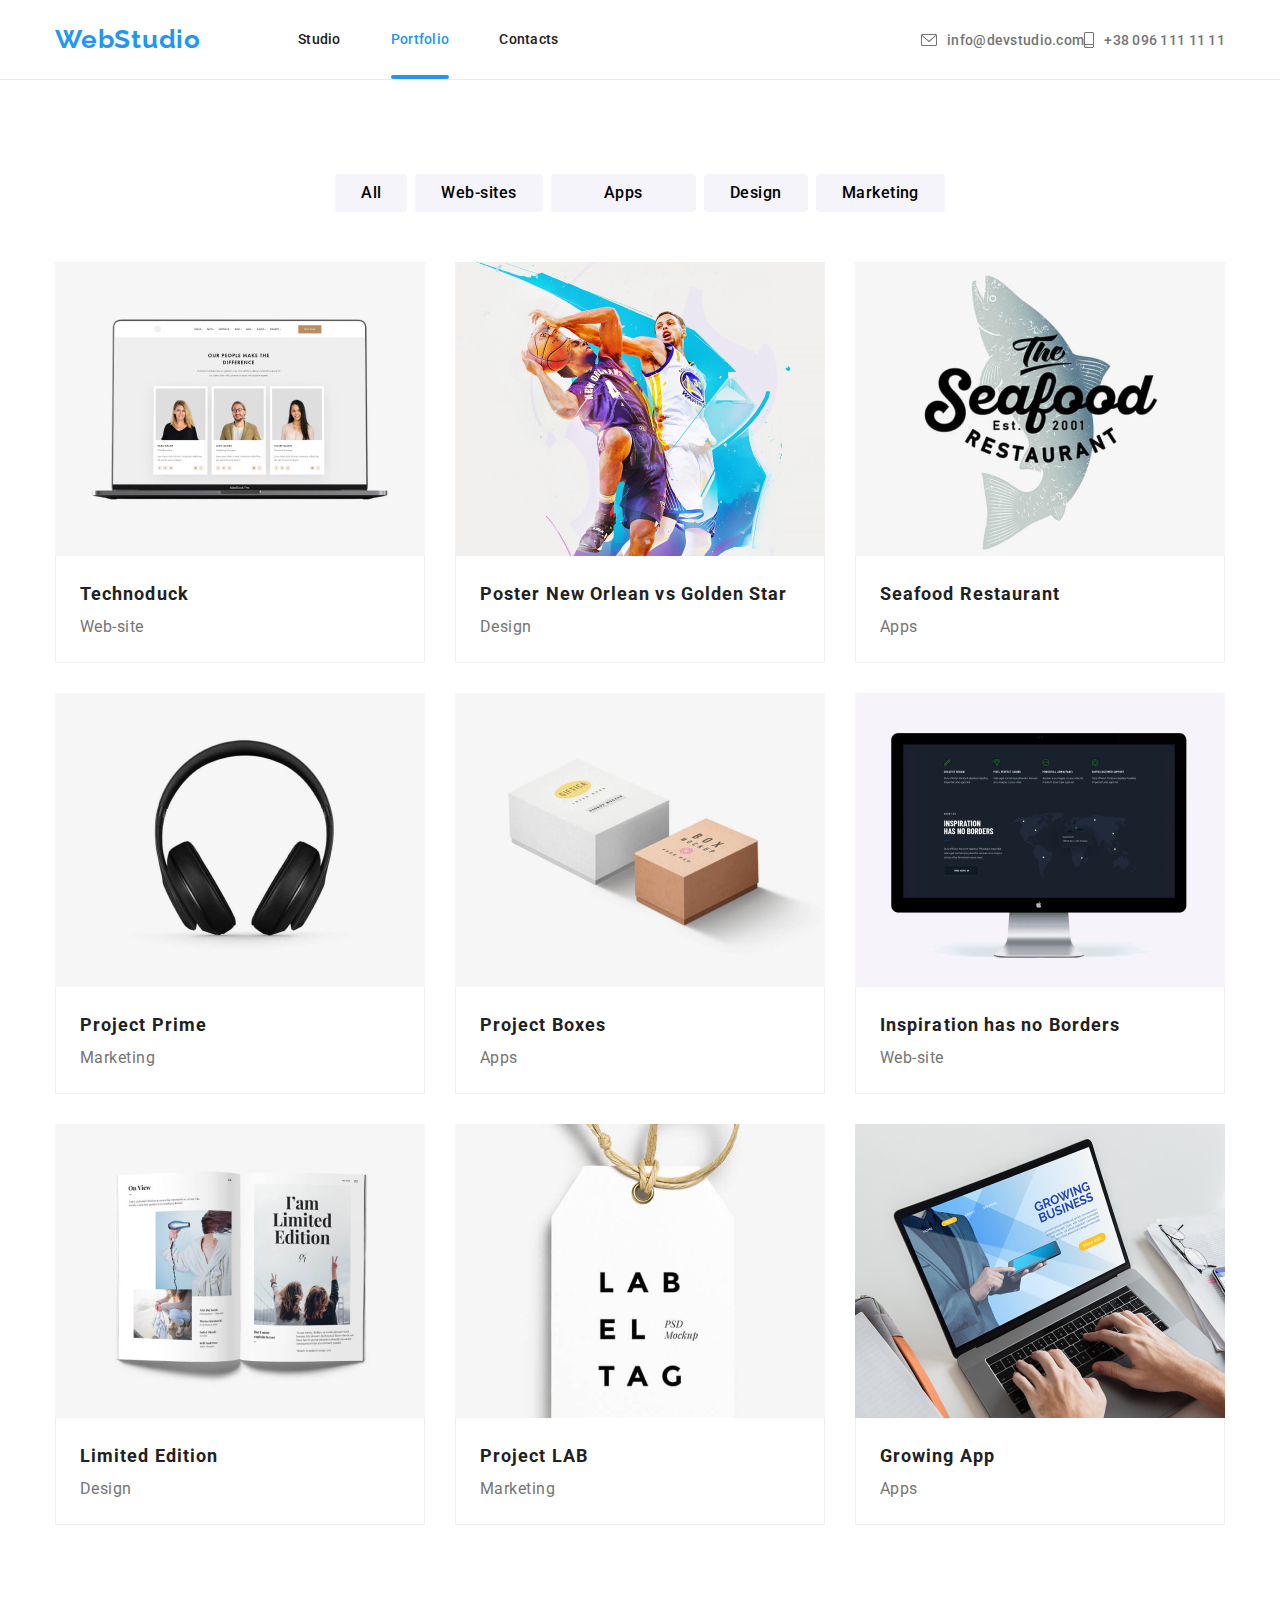
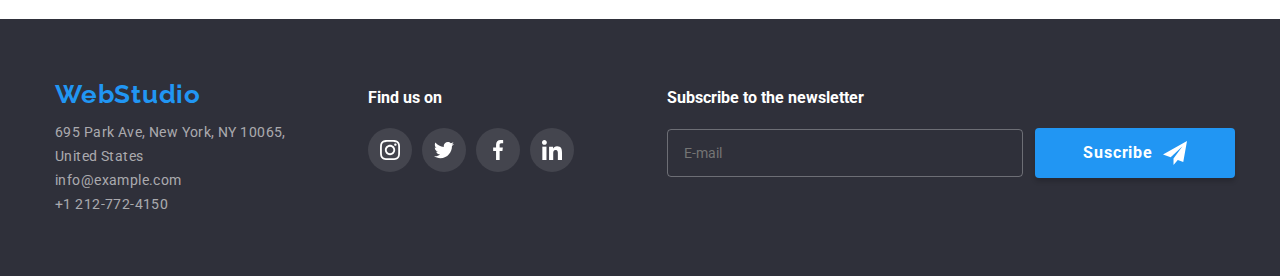
==== portfolio.html @ 1731ccc4 "First Try" ====
<!DOCTYPE html>
<html lang="en">
  <head>
    <meta charset="UTF-8" />
    <meta http-equiv="X-UA-Compatible" content="IE=edge" />
    <meta name="viewport" content="width=device-width, initial-scale=1.0" />
    <link
      rel="stylesheet"
      href="https://cdnjs.cloudflare.com/ajax/libs/modern-normalize/1.0.0/modern-normalize.min.css"
    />
    <link rel="preconnect" href="https://fonts.googleapis.com" />
    <link rel="preconnect" href="https://fonts.gstatic.com" crossorigin />
    <link
      href="https://fonts.googleapis.com/css2?family=Raleway:wght@700&family=Roboto:wght@400;500;700;900&display=swap"
      rel="stylesheet"
    />
    <link rel="stylesheet" href="css/main.min.css" />
    <title>Document</title>
  </head>
  <body>
    <header>
      <div class="container header">
        <nav class="header__nav">
          <a href="index.html" class="header__logo font-large">WebStudio</a>
          <ul class="header__links">
            <li class="header__content">
              <a href="index.html" class="header__link">Studio</a>
            </li>
            <li class="header__content">
              <a href="portfolio.html" class="header__link header__current-link"
                >Portfolio</a
              >
            </li>
            <li class="header__content">
              <a href="#" class="header__link">Contacts</a>
            </li>
          </ul>
        </nav>
        <ul class="header__our-contacts">
          <li class="header_info-contacts">
            <a
              href="mailto:info@devstudio.com"
              class="header__info-link header__link"
            >
              <svg class="header__right-icon" width="16" height="12">
                <use href="./images/icons.svg#envelope"></use>
              </svg>
              info@devstudio.com</a
            >
          </li>
          <li class="header_info-contacts">
            <a
              href="tel:+38 096 111 11 11"
              class="header__info-link header__link"
            >
              <svg class="header__right-icon" width="10" height="16">
                <use href="./images/icons.svg#smartphone"></use>
              </svg>
              +38 096 111 11 11</a
            >
          </li>
        </ul>
      </div>
    </header>
    <main>
      <section class="section">
        <div class="container">
          <ul class="search-buttons">
            <li class="serach-buttons__item">
              <button
                type="button"
                class="serach-buttons__active search-buttons__content"
              >
                All
              </button>
            </li>
            <li class="serach-buttons__item">
              <button type="button" class="search-buttons__content">
                Web-sites
              </button>
            </li>
            <li class="serach-buttons__item">
              <button
                type="button"
                class="search-buttons__content search-buttons__apps"
              >
                Apps
              </button>
            </li>
            <li class="serach-buttons__item">
              <button type="button" class="search-buttons__content">
                Design
              </button>
            </li>
            <li class="serach-buttons__item">
              <button type="button" class="search-buttons__content">
                Marketing
              </button>
            </li>
          </ul>

          <ul class="content">
            <li class="content__item">
              <a href="/" class="content__link">
                <div class="content__box">
                  <div class="content__hover">
                    <p class="content__description">
                      Technoduck is a state-of-the-art coronavirus distribution
                      platform. Companies use this platform for digital
                      espionage and attacks on competitors' secure servers.
                    </p>
                  </div>
                  <img
                    src="images/portfolio/img1.jpg"
                    alt="image Web-site"
                    width="370px"
                  />
                </div>
                <div class="content__details">
                  <h3 class="content__topic">Technoduck</h3>
                  <p class="content__type">Web-site</p>
                </div>
              </a>
            </li>
            <li class="content__item">
              <a href="/" class="content__link">
                <div class="content__box">
                  <div class="content__hover">
                    <p class="content__description">
                      Poster New Orlean vs Golden Star Poster New Orlean vs
                      Golden Star
                    </p>
                  </div>
                  <img
                    src="images/portfolio/basketball.jpg"
                    alt="image Poster"
                    width="370px"
                  />
                </div>

                <div class="content__details">
                  <h3 class="content__topic">
                    Poster New Orlean vs Golden Star
                  </h3>
                  <p class="content__type">Design</p>
                </div>
              </a>
            </li>
            <li class="content__item">
              <a href="/" class="content__link">
                <div class="content__box">
                  <div class="content__hover">
                    <p class="content__description">
                      Seafood Restaurant Seafood Restaurant Seafood Restaurant
                      Seafood Restaurant
                    </p>
                  </div>
                  <img
                    src="images/portfolio/seafood.jpg"
                    alt="image Seafood Restaurant "
                    width="370px"
                  />
                </div>

                <div class="content__details">
                  <h3 class="content__topic">Seafood Restaurant</h3>
                  <p class="content__type">Apps</p>
                </div>
              </a>
            </li>
            <li class="content__item">
              <a href="/" class="content__link">
                <div class="content__box">
                  <div class="content__hover">
                    <p class="content__description">
                      Project Prime Project Prime Project Prime Project Prime
                      Project Prime
                    </p>
                  </div>
                  <img
                    src="images/portfolio/prime.jpg"
                    alt="image Project Prime"
                    width="370px"
                  />
                </div>

                <div class="content__details">
                  <h3 class="content__topic">Project Prime</h3>
                  <p class="content__type">Marketing</p>
                </div>
              </a>
            </li>
            <li class="content__item">
              <a href="/" class="content__link">
                <div class="content__box">
                  <div class="content__hover">
                    <p class="content__description">
                      Project Boxes Project Boxes Project Boxes Project Boxes
                    </p>
                  </div>
                  <img
                    src="images/portfolio/boxes.jpg"
                    alt="image Project Boxes"
                    width="370px"
                  />
                </div>

                <div class="content__details">
                  <h3 class="content__topic">Project Boxes</h3>
                  <p class="content__type">Apps</p>
                </div>
              </a>
            </li>
            <li class="content__item">
              <a href="/" class="content__link">
                <div class="content__box">
                  <div class="content__hover">
                    <p class="content__description">
                      Inspiration has no Borders Inspiration has no Borders
                      Inspiration has no Borders
                    </p>
                  </div>
                  <img
                    src="images/portfolio/website.jpg"
                    alt="image Web-site"
                    width="370px"
                  />
                </div>

                <div class="content__details">
                  <h3 class="content__topic">Inspiration has no Borders</h3>
                  <p class="content__type">Web-site</p>
                </div>
              </a>
            </li>
            <li class="content__item">
              <a href="/" class="content__link">
                <div class="content__box">
                  <div class="content__hover">
                    <p class="content__description">
                      Limited Edition Limited Edition Limited Edition Limited
                      Edition
                    </p>
                  </div>
                  <img
                    src="images/portfolio/design.jpg"
                    alt="image Design"
                    width="370px"
                  />
                </div>

                <div class="content__details">
                  <h3 class="content__topic">Limited Edition</h3>
                  <p class="content__type">Design</p>
                </div>
              </a>
            </li>
            <li class="content__item">
              <a href="/" class="content__link">
                <div class="content__box">
                  <div class="content__hover">
                    <p class="content__description">
                      Project LAB Project LAB Project LAB Project LAB Project
                      LAB
                    </p>
                  </div>
                  <img
                    src="images/portfolio/lab.jpg"
                    alt="image Project LAB"
                    width="370px"
                  />
                </div>

                <div class="content__details">
                  <h3 class="content__topic">Project LAB</h3>
                  <p class="content__type">Marketing</p>
                </div>
              </a>
            </li>
            <li class="content__item">
              <a href="/" class="content__link">
                <div class="content__box">
                  <div class="content__hover">
                    <p class="content__description">
                      Growing App Growing App Growing App Growing App
                    </p>
                  </div>
                  <img
                    src="images/portfolio/growing app.jpg"
                    alt="image Growing App"
                    width="370px"
                  />
                </div>

                <div class="content__details">
                  <h3 class="content__topic">Growing App</h3>
                  <p class="content__type">Apps</p>
                </div>
              </a>
            </li>
          </ul>
        </div>
      </section>
    </main>
    <footer>
      <div class="container footer">
        <div class="footer__box1">
          <a
            href="index.html"
            class="footer__logo header__logo"
            style="margin-bottom: 10px; display: block"
            >WebStudio</a
          >

          <address>
            <ul class="footer__address">
              <li>
                <a href="#" class="footer__address-link"
                  >695 Park Ave, New York, NY 10065,<br />
                  United States</a
                >
              </li>
              <li>
                <a href="mailto:info@example.com" class="footer__address-link"
                  >info@example.com</a
                >
              </li>
              <li>
                <a href="tel:+1 212-772-4150" class="footer__address-link"
                  >+1 212-772-4150</a
                >
              </li>
            </ul>
          </address>
        </div>
        <div class="footer__box2">
          <h3 class="footer__box2-title">Find us on</h3>
          <ul class="footer__social-icons">
            <li class="footer__icons-list">
              <a href="/" class="footer__icon">
                <svg width="20" height="20" class="footer__icon-color">
                  <use href="./images/icons.svg#instgram"></use>
                </svg>
              </a>
            </li>
            <li class="footer__icons-list">
              <a href="/" class="footer__icon">
                <svg width="20" height="20" class="footer__icon-color">
                  <use href="./images/icons.svg#twitter"></use>
                </svg>
              </a>
            </li>
            <li class="footer__icons-list">
              <a href="/" class="footer__icon">
                <svg width="20" height="20" class="footer__icon-color">
                  <use href="./images/icons.svg#facebook"></use>
                </svg>
              </a>
            </li>
            <li class="footer__icons-list">
              <a href="/" class="footer__icon">
                <svg width="20" height="20" class="footer__icon-color">
                  <use href="./images/icons.svg#linkedin"></use>
                </svg>
              </a>
            </li>
          </ul>
        </div>
        <div class="footer__box3">
          <h3 class="footer__box2-title">Subscribe to the newsletter</h3>
          <form action="" class="footer__box3-form">
            <input
              type="email"
              name="email-address"
              class="footer__email"
              placeholder="E-mail"
            />
            <button type="submit" class="footer__email-button">
              Suscribe
              <!-- <div class="email-button-group"> -->
              <!-- <h2 class="email-button-text">Suscribe</h2> -->
              <svg width="24" height="24" class="footer__button-icon">
                <use href="./images/icons.svg#email-suscribe"></use>
              </svg>
              <!-- </div> -->
            </button>
          </form>
        </div>
      </div>
    </footer>
  </body>
</html>
---- css/main.min.css ----
html{box-sizing:border-box}*,*::after,*::before{box-sizing:inherit}h1,h2,h3,h4,h5,h6,p{margin:0}body{color:#212121;font-family:"Roboto",sans-serif;font-style:normal;font-size:0.875rem}img{display:block;max-width:100%;height:auto}address{font-style:normal}.link{text-decoration:none;color:inherit}li{list-style:none;margin:0;padding:0}a{text-decoration:none;color:inherit}ul{padding:0;margin:0}button{font-family:"Roboto",sans-serif;border:0}.container{width:75rem;padding:0 0.9375rem;margin:0 auto}.section{padding-top:5.875rem;padding-bottom:5.875rem}.header__logo{font-family:"Raleway",sans-serif;font-weight:700;font-size:1.625rem;line-height:1.9375rem;letter-spacing:0.03em;margin-right:6.0625rem;color:#2196f3}header{border-bottom:0.0625rem solid #ececec}.header{display:flex;align-items:center;justify-content:space-between}.header__nav{display:flex;align-items:center}.header__links{display:flex}.header__current-link{color:#2196f3;position:relative}.header__current-link::after{content:"";position:absolute;right:0;bottom:-0.0625rem;left:0;border-bottom:0.25rem solid #2196f3;border-radius:0.125rem}.header__link{font-weight:500;font-size:0.875rem;line-height:1rem;letter-spacing:0.02em;padding:2rem 0 1.9375rem 0;transition:color 250ms cubic-bezier(0.4, 0, 0.2, 1)}.header__link:hover,.header__link:focus{color:#2196f3}.header__our-contacts{display:flex}.header__content:not(:last-child){margin-right:3.125rem}.header__info-contacts:not(:last-child){margin-right:1.875rem}.header__info-link{color:#757575;display:flex;align-items:center;cursor:pointer;outline:none}.header__right-icon{margin-right:0.625rem;fill:currentColor}.hero_section{padding:12.5rem 0;background-color:rgba(47,48,58,.4);background:url("../../images/title-background.jpg");background-repeat:no-repeat;background-position:50% 50%}.hero_section__container{display:flex;flex-direction:column;align-items:center}.hero_section__title{color:#fff;text-align:center;text-transform:uppercase;font-weight:900;font-size:2.75rem;line-height:3.75rem;letter-spacing:0.06em;margin-bottom:1.875rem}.hero_section__button{background:#2196f3;color:#fff;cursor:pointer;font-weight:700;font-size:1rem;line-height:1.875rem;letter-spacing:0.06em;border-radius:0.25rem;padding:0.625rem 1.1875rem;transition:background-color 250ms cubic-bezier(0.4, 0, 0.2, 1)}.hero_section__button:hover,.hero_section__button:focus{background-color:#188ce8}.modal{position:fixed;top:0;left:0;height:100%;width:100%;background:rgba(0,0,0,.2);display:flex;align-items:center;justify-content:center;opacity:0;pointer-events:none;visibility:hidden;z-index:1}.modal.is-hidden{opacity:1;visibility:visible;pointer-events:fill;transition:opacity 250ms cubic-bezier(0.4, 0, 0.2, 1)}.modal__content{background:#fff;box-shadow:0rem 0.0625rem 0.1875rem rgba(0,0,0,.12),0rem 0.0625rem 0.0625rem rgba(0,0,0,.14),0rem 0.125rem 0.0625rem rgba(0,0,0,.2);border-radius:0.25rem;margin:auto;position:relative;padding:2.5rem}.modal__close-icon{background:#fff;border:0.0625rem solid rgba(0,0,0,.1);border-radius:50%;position:absolute;top:0.5rem;right:0.5rem;padding:0;color:#000;display:flex;align-items:center;justify-content:center;height:1.875rem;width:1.875rem;transition:color 250ms cubic-bezier(0.4, 0, 0.2, 1)}.modal__close-icon:hover,.modal__close-icon:focus{color:#2196f3;cursor:pointer}.modal__icon-color{fill:currentColor}.modal__title{font-weight:700;font-size:1.25rem;line-height:1.4375rem;letter-spacing:0.03em;text-align:center;margin-bottom:1.875rem}.modal__label{font-weight:400;font-size:0.75rem;line-height:0.875rem;letter-spacing:0.01em;display:flex;flex-direction:column;margin-bottom:1.75rem;position:relative;transition:color 250ms cubic-bezier(0.4, 0, 0.2, 1)}.modal__label:hover,.modal__label:focus,.modal__label:focus-within{color:#2196f3;cursor:pointer}.modal__label-name{position:absolute;top:-1.125rem;color:#757575}.modal__input{border:0.0625rem solid rgba(33,33,33,.2);border-radius:0.25rem;height:2.5rem;width:100%;outline:none;transition:border 250ms cubic-bezier(0.4, 0, 0.2, 1)}.modal__input:hover,.modal__input:focus,.modal__input:focus-within{border:0.0625rem solid #2196f3;cursor:pointer;padding:0 0 0 2.5rem}.modal__textarea{border:0.0625rem solid rgba(33,33,33,.2);border-radius:0.25rem;padding:0.75rem 1rem;font-weight:400;font-size:0.875rem;line-height:0.875rem;letter-spacing:0.01em;color:rgba(117,117,117,.5);resize:none;outline:none;transition:border 250ms cubic-bezier(0.4, 0, 0.2, 1)}.modal__textarea:hover,.modal__textarea:focus,.modal__textarea:focus-within{border:0.0625rem solid #2196f3}.modal__textarea-label{margin-bottom:1.25rem}.modal__submit{padding:0.625rem 5rem;background-color:#2196f3;color:#fff;box-shadow:0rem 0.25rem 0.25rem rgba(0,0,0,.15);border-radius:0.25rem;font-weight:700;font-size:1rem;line-height:1.875rem;letter-spacing:0.06em;display:flex;align-items:center;justify-content:center;margin:0 auto;transition:background-color 250ms cubic-bezier(0.4, 0, 0.2, 1)}.modal__submit:hover,.modal__submit:focus{background-color:#188ce8;cursor:pointer}.modal__icon{position:absolute;top:50%;transform:translateY(-50%);left:0.9375rem;fill:currentColor;pointer-events:none}.modal__agree-check{display:flex;align-items:center;justify-content:center;margin-bottom:2.125rem}.modal__checkmark{-webkit-appearance:none;-moz-appearance:none;appearance:none}.modal__checkbox-icon{width:1rem;height:1rem;margin-right:0.4375rem;fill:none;border:0.125rem solid #212121;border-radius:0.125rem;transition:border-color 250ms cubic-bezier(0.4, 0, 0.2, 1),background-color 250ms cubic-bezier(0.4, 0, 0.2, 1),fill 250ms cubic-bezier(0.4, 0, 0.2, 1)}.modal__checkmark:focus+.modal__checkbox-icon,.modal__checkmark:checked:focus+.modal__checkbox-icon{outline:0.125rem solid #212121}.modal__checkmark:checked+.modal__checkbox-icon{background-color:#2196f3;border-color:#2196f3;fill:#fff;outline:none}.modal__checkbox-terms{text-decoration:underline;color:#2196f3}.features__list{display:flex}.features__content:not(:last-child){margin-right:1.875rem}.features__icons{margin-bottom:1.875rem;background-color:#f5f4fa;text-align:center;border-radius:0.25rem;padding:1.5625rem 6.25rem}.features__topic{width:16.875rem;font-weight:700;font-size:0.875rem;line-height:1rem;letter-spacing:0.03em;text-transform:uppercase;margin-bottom:0.625rem}.features__details{width:16.875rem;font-weight:400;font-size:0.875rem;line-height:1.5rem;letter-spacing:0.03em;color:#757575}.wwd_section{padding-top:0}.wwd_section__title{font-weight:700;font-size:2.25rem;line-height:2.625rem;letter-spacing:0.03em;text-align:center;margin-bottom:3.125rem}.wwd_section__list{display:flex}.wwd_section__content{position:relative}.wwd_section__content:not(:last-child){margin-right:1.875rem}.wwd_section__details{font-weight:700;font-size:0.875rem;line-height:1rem;letter-spacing:0.03em;text-align:center;text-transform:uppercase;color:#fff;margin:0;padding:1.6875rem;position:absolute;background:rgba(47,48,58,.8);width:100%;bottom:0}.our-team{background-color:#f5f4fa;width:100%;height:40.5rem}.our-team__title{font-weight:700;font-size:2.25rem;line-height:2.625rem;letter-spacing:0.03em;text-align:center;margin-bottom:3.125rem}.our-team__list{display:flex}.our-team__card{background:#fff;border-radius:0rem 0rem 0.25rem 0.25rem;width:16.875rem;box-shadow:0rem 0.0625rem 0.1875rem rgba(0,0,0,.12),0rem 0.0625rem 0.0625rem rgba(0,0,0,.14),0rem 0.125rem 0.0625rem rgba(0,0,0,.2);padding-bottom:1.875rem}.our-team__card:not(:last-child){margin-right:1.875rem}.our-team__card-img{margin-bottom:1.875rem}.our-team__member-name{font-weight:500;font-size:1rem;line-height:1.1875rem;letter-spacing:0.03em;text-align:center;margin-bottom:0.625rem}.our-team__member-job{font-weight:400;font-size:1rem;line-height:1.1875rem;letter-spacing:0.03em;text-align:center;margin-bottom:1rem;color:#757575}.social-icons{fill:currentColor}.our-team__icon{height:2.75rem;width:2.75rem;color:#afb1b8;display:flex;align-items:center;justify-content:center;outline:none;border-radius:50%;transition-property:background-color,color;transition-duration:250ms;transition-timing-function:cubic-bezier(0.4, 0, 0.2, 1)}.our-team__icon:focus,.our-team__icon:hover{background-color:#2196f3;cursor:pointer;color:#fff}.our-team__icons-list:not(:last-child){margin-right:0.625rem}.our-team__social-icons{padding:0 2rem;display:flex}.Customers__title{font-weight:700;font-size:2.25rem;line-height:2.625rem;letter-spacing:0.03em;text-align:center;margin-bottom:3.125rem}.Customers__client{display:flex}.Customers__icon{padding:1rem 2rem;fill:currentColor}.Customers__list{border:0.0625rem solid #afb1b8;border-radius:0.25rem;color:#afb1b8;width:10.625rem;height:5.75rem;background-color:#fff;outline:none;transition-property:border,color;transition-duration:250ms;transition-timing-function:cubic-bezier(0.4, 0, 0.2, 1)}.Customers__list:hover,.Customers__list:focus{border:0.0625rem solid #2196f3;cursor:pointer;color:#2196f3}.Customers__list:not(:last-child){margin-right:1.875rem}footer{background-color:#2f303a;color:#fff;padding:3.75rem 0}.footer{display:flex;align-items:baseline}.footer__box1{margin-right:4.375rem}footer address{font-weight:400;font-size:0.875rem;line-height:1.5rem;letter-spacing:0.03em;color:rgba(255,255,255,.6)}.footer__address-link{transition:color 250ms cubic-bezier(0.4, 0, 0.2, 1)}.footer__address-link:hover,.footer__address-link:focus{color:#fff}.footer__box2{margin-right:5.8125rem}.footer__box2-title{margin-bottom:1.25rem}.footer__social-icons{display:flex}.footer__icon{border-radius:50%;background-color:rgba(255,255,255,.1);height:2.75rem;width:2.75rem;display:flex;align-items:center;justify-content:center;outline:none;transition:background-color 250ms cubic-bezier(0.4, 0, 0.2, 1)}.footer__icon:hover,.footer__icon:focus{background-color:#2196f3}.footer__icons-list:not(:last-child){margin-right:0.625rem}.footer__icon-color{fill:currentColor}.footer__box3-form{display:flex;align-items:center;justify-content:center}.footer__email{border:0.0625rem solid rgba(255,255,255,.3);filter:drop-shadowrem(0 0.25rem 0.25rem rgba(0, 0, 0, 0.15));border-radius:0.25rem;background-color:inherit;padding:0.9375rem 10rem 0.9375rem 1rem;margin-right:0.75rem;color:inherit;transition:border 250ms cubic-bezier(0.4, 0, 0.2, 1)}.footer__email:hover,.footer__email:focus{border:0.0625rem solid #fff}.footer__email-button{background:#2196f3;box-shadow:0rem 0.25rem 0.25rem rgba(0,0,0,.15);border-radius:0.25rem;color:inherit;width:12.5rem;padding:0.625rem;display:flex;align-items:center;justify-content:center;text-align:center;font-weight:700;font-size:1rem;line-height:1.875rem;letter-spacing:0.06em;transition:background-color 250ms cubic-bezier(0.4, 0, 0.2, 1)}.footer__email-button:hover,.footer__email-button:focus{background-color:#188ce8;cursor:pointer}.footer__button-icon{margin-left:0.625rem;fill:currentColor}.search-buttons{display:flex;align-items:center;justify-content:center;margin-bottom:3.125rem}.serach-buttons__item:not(:last-child){margin-right:0.5rem}.search-buttons__content{background:#f5f4fa;border:none;text-align:center;font-weight:500;font-size:1rem;line-height:1.625rem;letter-spacing:0.03em;padding:0.375rem 1.625rem;border-radius:0.25rem;transition-property:background-color,color,box-shadow;transition-duration:250ms;transition-timing-function:cubic-bezier(0.4, 0, 0.2, 1)}.search-buttons__content:hover,.search-buttons__content:focus{background-color:#2196f3;color:#fff;box-shadow:0rem 0.1875rem 0.0625rem rgba(0,0,0,.1),0rem 0.0625rem 0.125rem rgba(0,0,0,.08),0rem 0.125rem 0.125rem rgba(0,0,0,.12);outline:none;cursor:pointer}.search-buttons__apps{padding:0.375rem 3.3125rem}.search-buttons__active{background-color:#2196f3;color:#fff;box-shadow:0rem 0.1875rem 0.0625rem rgba(0,0,0,.1),0rem 0.0625rem 0.125rem rgba(0,0,0,.08),0rem 0.125rem 0.125rem rgba(0,0,0,.12)}.content{display:flex;flex-wrap:wrap;margin-top:-1.875rem;margin-left:-1.875rem}.content__item{margin-top:1.875rem;margin-left:1.875rem}.content__link{display:block;transition:box-shadow 250ms cubic-bezier(0.4, 0, 0.2, 1)}.content__link:hover,.content__link:focus{box-shadow:0rem 0.0625rem 0.0625rem rgba(0,0,0,.12),0rem 0.25rem 0.25rem rgba(0,0,0,.06),0.0625rem 0.25rem 0.375rem rgba(0,0,0,.16);outline:none}.content__link:hover .content__hover,.content__link:focus .content__hover{transform:translateY(0)}.content__box{position:relative;overflow:hidden}.content__hover{position:absolute;width:100%;height:100%;background:rgba(33,150,243,.9);transform:translateY(100%);transition:transform 250ms cubic-bezier(0.4, 0, 0.2, 1)}.content__description{color:#fff;padding:3.75rem 1.5rem;height:8.75rem;font-weight:400;font-size:1.125rem;line-height:1.75rem;letter-spacing:0.03em}.content__details{padding:1.25rem 1.5rem;border:0.0625rem solid #eee;border-top:none}.content__topic{font-weight:700;font-size:1.125rem;line-height:2.25rem;letter-spacing:0.06em}.content__type{font-weight:400;font-size:1rem;line-height:1.875rem;letter-spacing:.03em;font-weight:400;font-size:1rem;line-height:1.875rem;letter-spacing:0.03em;color:#757575}/*# sourceMappingURL=main.min.css.map */
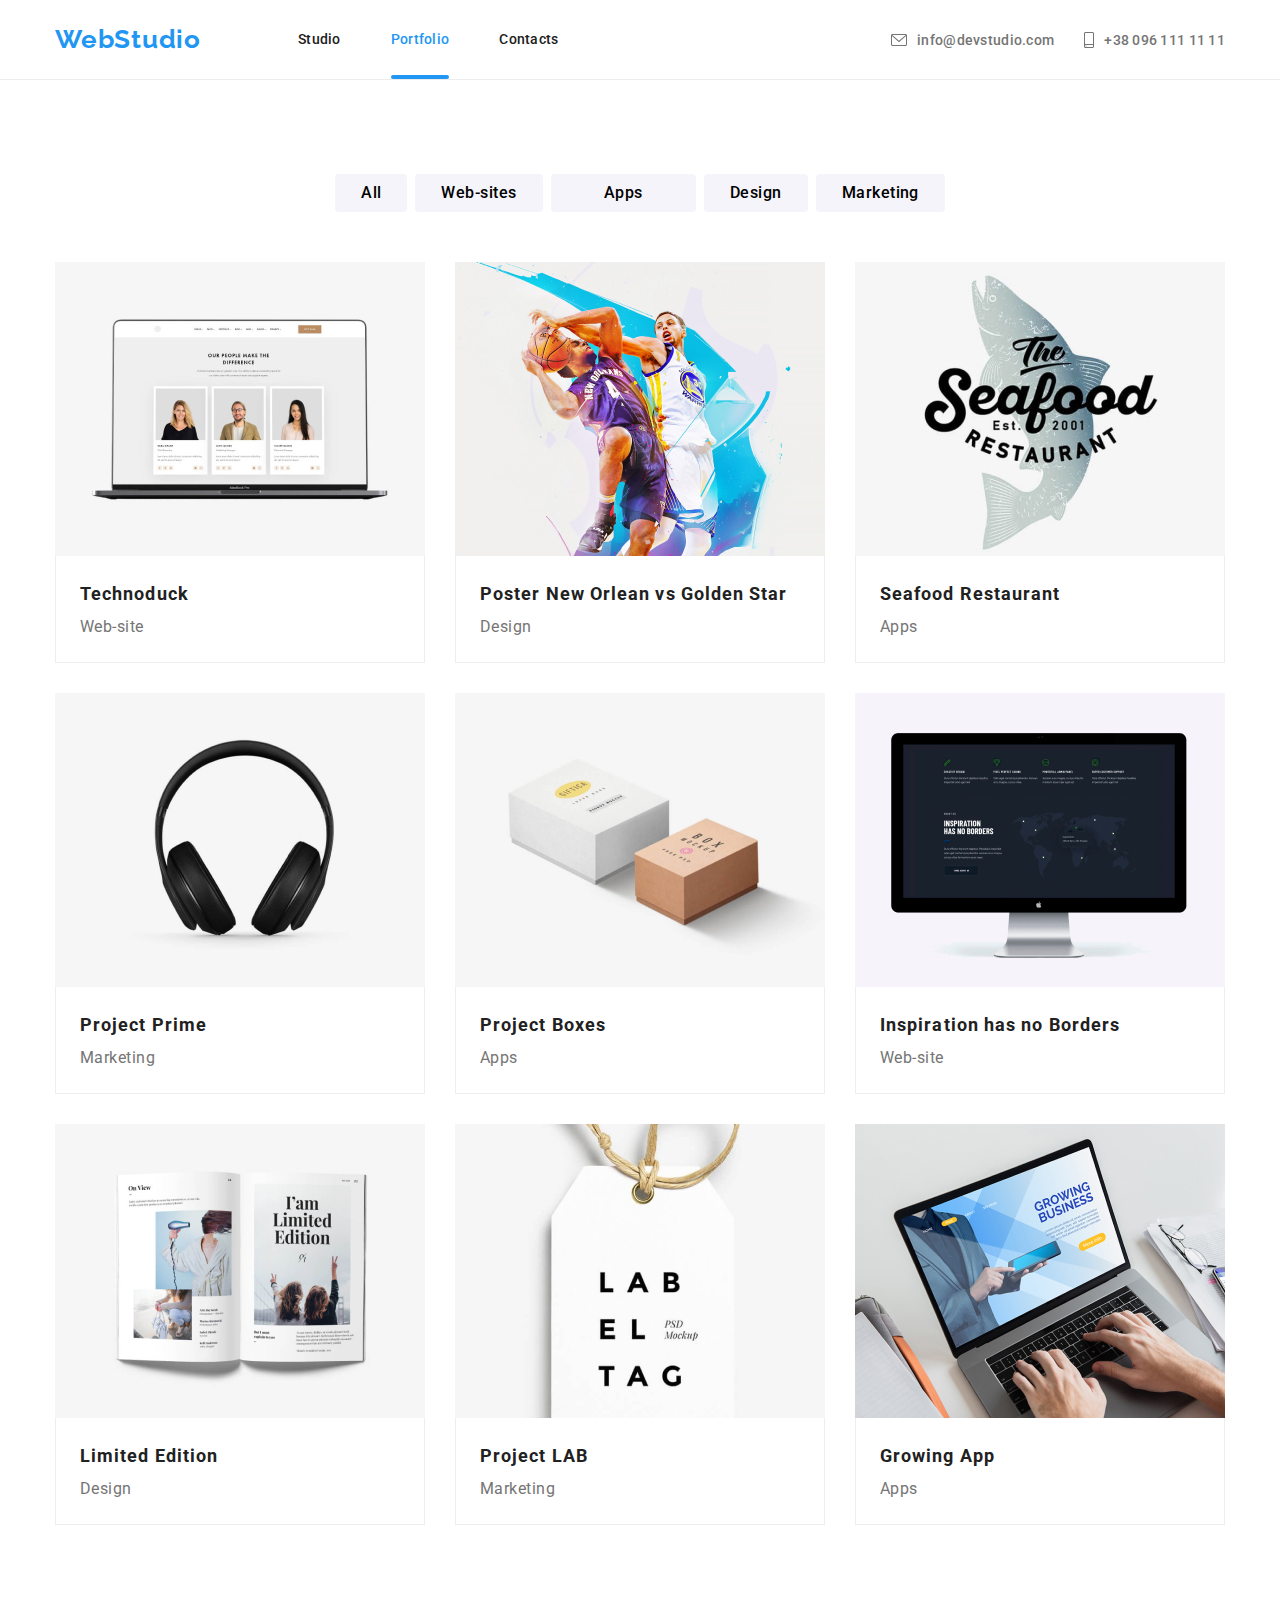
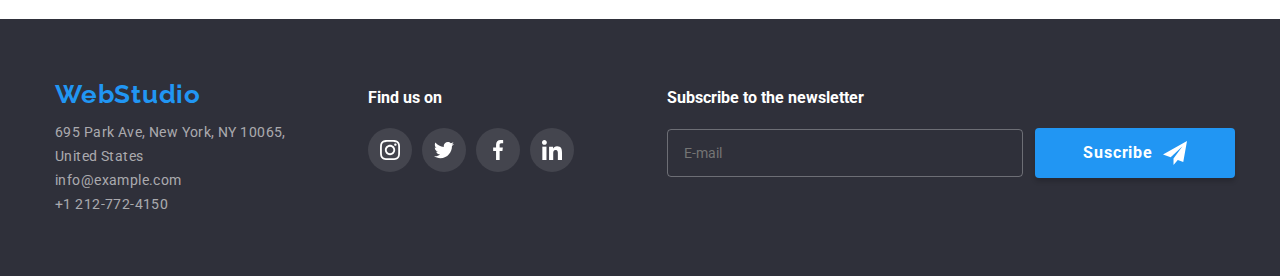
==== commit 541ba941: "First Try" ====
--- a/portfolio.html
+++ b/portfolio.html
@@ -37,7 +37,7 @@
           </ul>
         </nav>
         <ul class="header__our-contacts">
-          <li class="header_info-contacts">
+          <li class="header__info-contacts">
             <a
               href="mailto:info@devstudio.com"
               class="header__info-link header__link"
@@ -48,7 +48,7 @@
               info@devstudio.com</a
             >
           </li>
-          <li class="header_info-contacts">
+          <li class="header__info-contacts">
             <a
               href="tel:+38 096 111 11 11"
               class="header__info-link header__link"
--- a/css/main.min.css
+++ b/css/main.min.css
@@ -1 +1 @@
-html{box-sizing:border-box}*,*::after,*::before{box-sizing:inherit}h1,h2,h3,h4,h5,h6,p{margin:0}body{color:#212121;font-family:"Roboto",sans-serif;font-style:normal;font-size:0.875rem}img{display:block;max-width:100%;height:auto}address{font-style:normal}.link{text-decoration:none;color:inherit}li{list-style:none;margin:0;padding:0}a{text-decoration:none;color:inherit}ul{padding:0;margin:0}button{font-family:"Roboto",sans-serif;border:0}.container{width:75rem;padding:0 0.9375rem;margin:0 auto}.section{padding-top:5.875rem;padding-bottom:5.875rem}.header__logo{font-family:"Raleway",sans-serif;font-weight:700;font-size:1.625rem;line-height:1.9375rem;letter-spacing:0.03em;margin-right:6.0625rem;color:#2196f3}header{border-bottom:0.0625rem solid #ececec}.header{display:flex;align-items:center;justify-content:space-between}.header__nav{display:flex;align-items:center}.header__links{display:flex}.header__current-link{color:#2196f3;position:relative}.header__current-link::after{content:"";position:absolute;right:0;bottom:-0.0625rem;left:0;border-bottom:0.25rem solid #2196f3;border-radius:0.125rem}.header__link{font-weight:500;font-size:0.875rem;line-height:1rem;letter-spacing:0.02em;padding:2rem 0 1.9375rem 0;transition:color 250ms cubic-bezier(0.4, 0, 0.2, 1)}.header__link:hover,.header__link:focus{color:#2196f3}.header__our-contacts{display:flex}.header__content:not(:last-child){margin-right:3.125rem}.header__info-contacts:not(:last-child){margin-right:1.875rem}.header__info-link{color:#757575;display:flex;align-items:center;cursor:pointer;outline:none}.header__right-icon{margin-right:0.625rem;fill:currentColor}.hero_section{padding:12.5rem 0;background-color:rgba(47,48,58,.4);background:url("../../images/title-background.jpg");background-repeat:no-repeat;background-position:50% 50%}.hero_section__container{display:flex;flex-direction:column;align-items:center}.hero_section__title{color:#fff;text-align:center;text-transform:uppercase;font-weight:900;font-size:2.75rem;line-height:3.75rem;letter-spacing:0.06em;margin-bottom:1.875rem}.hero_section__button{background:#2196f3;color:#fff;cursor:pointer;font-weight:700;font-size:1rem;line-height:1.875rem;letter-spacing:0.06em;border-radius:0.25rem;padding:0.625rem 1.1875rem;transition:background-color 250ms cubic-bezier(0.4, 0, 0.2, 1)}.hero_section__button:hover,.hero_section__button:focus{background-color:#188ce8}.modal{position:fixed;top:0;left:0;height:100%;width:100%;background:rgba(0,0,0,.2);display:flex;align-items:center;justify-content:center;opacity:0;pointer-events:none;visibility:hidden;z-index:1}.modal.is-hidden{opacity:1;visibility:visible;pointer-events:fill;transition:opacity 250ms cubic-bezier(0.4, 0, 0.2, 1)}.modal__content{background:#fff;box-shadow:0rem 0.0625rem 0.1875rem rgba(0,0,0,.12),0rem 0.0625rem 0.0625rem rgba(0,0,0,.14),0rem 0.125rem 0.0625rem rgba(0,0,0,.2);border-radius:0.25rem;margin:auto;position:relative;padding:2.5rem}.modal__close-icon{background:#fff;border:0.0625rem solid rgba(0,0,0,.1);border-radius:50%;position:absolute;top:0.5rem;right:0.5rem;padding:0;color:#000;display:flex;align-items:center;justify-content:center;height:1.875rem;width:1.875rem;transition:color 250ms cubic-bezier(0.4, 0, 0.2, 1)}.modal__close-icon:hover,.modal__close-icon:focus{color:#2196f3;cursor:pointer}.modal__icon-color{fill:currentColor}.modal__title{font-weight:700;font-size:1.25rem;line-height:1.4375rem;letter-spacing:0.03em;text-align:center;margin-bottom:1.875rem}.modal__label{font-weight:400;font-size:0.75rem;line-height:0.875rem;letter-spacing:0.01em;display:flex;flex-direction:column;margin-bottom:1.75rem;position:relative;transition:color 250ms cubic-bezier(0.4, 0, 0.2, 1)}.modal__label:hover,.modal__label:focus,.modal__label:focus-within{color:#2196f3;cursor:pointer}.modal__label-name{position:absolute;top:-1.125rem;color:#757575}.modal__input{border:0.0625rem solid rgba(33,33,33,.2);border-radius:0.25rem;height:2.5rem;width:100%;outline:none;transition:border 250ms cubic-bezier(0.4, 0, 0.2, 1)}.modal__input:hover,.modal__input:focus,.modal__input:focus-within{border:0.0625rem solid #2196f3;cursor:pointer;padding:0 0 0 2.5rem}.modal__textarea{border:0.0625rem solid rgba(33,33,33,.2);border-radius:0.25rem;padding:0.75rem 1rem;font-weight:400;font-size:0.875rem;line-height:0.875rem;letter-spacing:0.01em;color:rgba(117,117,117,.5);resize:none;outline:none;transition:border 250ms cubic-bezier(0.4, 0, 0.2, 1)}.modal__textarea:hover,.modal__textarea:focus,.modal__textarea:focus-within{border:0.0625rem solid #2196f3}.modal__textarea-label{margin-bottom:1.25rem}.modal__submit{padding:0.625rem 5rem;background-color:#2196f3;color:#fff;box-shadow:0rem 0.25rem 0.25rem rgba(0,0,0,.15);border-radius:0.25rem;font-weight:700;font-size:1rem;line-height:1.875rem;letter-spacing:0.06em;display:flex;align-items:center;justify-content:center;margin:0 auto;transition:background-color 250ms cubic-bezier(0.4, 0, 0.2, 1)}.modal__submit:hover,.modal__submit:focus{background-color:#188ce8;cursor:pointer}.modal__icon{position:absolute;top:50%;transform:translateY(-50%);left:0.9375rem;fill:currentColor;pointer-events:none}.modal__agree-check{display:flex;align-items:center;justify-content:center;margin-bottom:2.125rem}.modal__checkmark{-webkit-appearance:none;-moz-appearance:none;appearance:none}.modal__checkbox-icon{width:1rem;height:1rem;margin-right:0.4375rem;fill:none;border:0.125rem solid #212121;border-radius:0.125rem;transition:border-color 250ms cubic-bezier(0.4, 0, 0.2, 1),background-color 250ms cubic-bezier(0.4, 0, 0.2, 1),fill 250ms cubic-bezier(0.4, 0, 0.2, 1)}.modal__checkmark:focus+.modal__checkbox-icon,.modal__checkmark:checked:focus+.modal__checkbox-icon{outline:0.125rem solid #212121}.modal__checkmark:checked+.modal__checkbox-icon{background-color:#2196f3;border-color:#2196f3;fill:#fff;outline:none}.modal__checkbox-terms{text-decoration:underline;color:#2196f3}.features__list{display:flex}.features__content:not(:last-child){margin-right:1.875rem}.features__icons{margin-bottom:1.875rem;background-color:#f5f4fa;text-align:center;border-radius:0.25rem;padding:1.5625rem 6.25rem}.features__topic{width:16.875rem;font-weight:700;font-size:0.875rem;line-height:1rem;letter-spacing:0.03em;text-transform:uppercase;margin-bottom:0.625rem}.features__details{width:16.875rem;font-weight:400;font-size:0.875rem;line-height:1.5rem;letter-spacing:0.03em;color:#757575}.wwd_section{padding-top:0}.wwd_section__title{font-weight:700;font-size:2.25rem;line-height:2.625rem;letter-spacing:0.03em;text-align:center;margin-bottom:3.125rem}.wwd_section__list{display:flex}.wwd_section__content{position:relative}.wwd_section__content:not(:last-child){margin-right:1.875rem}.wwd_section__details{font-weight:700;font-size:0.875rem;line-height:1rem;letter-spacing:0.03em;text-align:center;text-transform:uppercase;color:#fff;margin:0;padding:1.6875rem;position:absolute;background:rgba(47,48,58,.8);width:100%;bottom:0}.our-team{background-color:#f5f4fa;width:100%;height:40.5rem}.our-team__title{font-weight:700;font-size:2.25rem;line-height:2.625rem;letter-spacing:0.03em;text-align:center;margin-bottom:3.125rem}.our-team__list{display:flex}.our-team__card{background:#fff;border-radius:0rem 0rem 0.25rem 0.25rem;width:16.875rem;box-shadow:0rem 0.0625rem 0.1875rem rgba(0,0,0,.12),0rem 0.0625rem 0.0625rem rgba(0,0,0,.14),0rem 0.125rem 0.0625rem rgba(0,0,0,.2);padding-bottom:1.875rem}.our-team__card:not(:last-child){margin-right:1.875rem}.our-team__card-img{margin-bottom:1.875rem}.our-team__member-name{font-weight:500;font-size:1rem;line-height:1.1875rem;letter-spacing:0.03em;text-align:center;margin-bottom:0.625rem}.our-team__member-job{font-weight:400;font-size:1rem;line-height:1.1875rem;letter-spacing:0.03em;text-align:center;margin-bottom:1rem;color:#757575}.social-icons{fill:currentColor}.our-team__icon{height:2.75rem;width:2.75rem;color:#afb1b8;display:flex;align-items:center;justify-content:center;outline:none;border-radius:50%;transition-property:background-color,color;transition-duration:250ms;transition-timing-function:cubic-bezier(0.4, 0, 0.2, 1)}.our-team__icon:focus,.our-team__icon:hover{background-color:#2196f3;cursor:pointer;color:#fff}.our-team__icons-list:not(:last-child){margin-right:0.625rem}.our-team__social-icons{padding:0 2rem;display:flex}.Customers__title{font-weight:700;font-size:2.25rem;line-height:2.625rem;letter-spacing:0.03em;text-align:center;margin-bottom:3.125rem}.Customers__client{display:flex}.Customers__icon{padding:1rem 2rem;fill:currentColor}.Customers__list{border:0.0625rem solid #afb1b8;border-radius:0.25rem;color:#afb1b8;width:10.625rem;height:5.75rem;background-color:#fff;outline:none;transition-property:border,color;transition-duration:250ms;transition-timing-function:cubic-bezier(0.4, 0, 0.2, 1)}.Customers__list:hover,.Customers__list:focus{border:0.0625rem solid #2196f3;cursor:pointer;color:#2196f3}.Customers__list:not(:last-child){margin-right:1.875rem}footer{background-color:#2f303a;color:#fff;padding:3.75rem 0}.footer{display:flex;align-items:baseline}.footer__box1{margin-right:4.375rem}footer address{font-weight:400;font-size:0.875rem;line-height:1.5rem;letter-spacing:0.03em;color:rgba(255,255,255,.6)}.footer__address-link{transition:color 250ms cubic-bezier(0.4, 0, 0.2, 1)}.footer__address-link:hover,.footer__address-link:focus{color:#fff}.footer__box2{margin-right:5.8125rem}.footer__box2-title{margin-bottom:1.25rem}.footer__social-icons{display:flex}.footer__icon{border-radius:50%;background-color:rgba(255,255,255,.1);height:2.75rem;width:2.75rem;display:flex;align-items:center;justify-content:center;outline:none;transition:background-color 250ms cubic-bezier(0.4, 0, 0.2, 1)}.footer__icon:hover,.footer__icon:focus{background-color:#2196f3}.footer__icons-list:not(:last-child){margin-right:0.625rem}.footer__icon-color{fill:currentColor}.footer__box3-form{display:flex;align-items:center;justify-content:center}.footer__email{border:0.0625rem solid rgba(255,255,255,.3);filter:drop-shadowrem(0 0.25rem 0.25rem rgba(0, 0, 0, 0.15));border-radius:0.25rem;background-color:inherit;padding:0.9375rem 10rem 0.9375rem 1rem;margin-right:0.75rem;color:inherit;transition:border 250ms cubic-bezier(0.4, 0, 0.2, 1)}.footer__email:hover,.footer__email:focus{border:0.0625rem solid #fff}.footer__email-button{background:#2196f3;box-shadow:0rem 0.25rem 0.25rem rgba(0,0,0,.15);border-radius:0.25rem;color:inherit;width:12.5rem;padding:0.625rem;display:flex;align-items:center;justify-content:center;text-align:center;font-weight:700;font-size:1rem;line-height:1.875rem;letter-spacing:0.06em;transition:background-color 250ms cubic-bezier(0.4, 0, 0.2, 1)}.footer__email-button:hover,.footer__email-button:focus{background-color:#188ce8;cursor:pointer}.footer__button-icon{margin-left:0.625rem;fill:currentColor}.search-buttons{display:flex;align-items:center;justify-content:center;margin-bottom:3.125rem}.serach-buttons__item:not(:last-child){margin-right:0.5rem}.search-buttons__content{background:#f5f4fa;border:none;text-align:center;font-weight:500;font-size:1rem;line-height:1.625rem;letter-spacing:0.03em;padding:0.375rem 1.625rem;border-radius:0.25rem;transition-property:background-color,color,box-shadow;transition-duration:250ms;transition-timing-function:cubic-bezier(0.4, 0, 0.2, 1)}.search-buttons__content:hover,.search-buttons__content:focus{background-color:#2196f3;color:#fff;box-shadow:0rem 0.1875rem 0.0625rem rgba(0,0,0,.1),0rem 0.0625rem 0.125rem rgba(0,0,0,.08),0rem 0.125rem 0.125rem rgba(0,0,0,.12);outline:none;cursor:pointer}.search-buttons__apps{padding:0.375rem 3.3125rem}.search-buttons__active{background-color:#2196f3;color:#fff;box-shadow:0rem 0.1875rem 0.0625rem rgba(0,0,0,.1),0rem 0.0625rem 0.125rem rgba(0,0,0,.08),0rem 0.125rem 0.125rem rgba(0,0,0,.12)}.content{display:flex;flex-wrap:wrap;margin-top:-1.875rem;margin-left:-1.875rem}.content__item{margin-top:1.875rem;margin-left:1.875rem}.content__link{display:block;transition:box-shadow 250ms cubic-bezier(0.4, 0, 0.2, 1)}.content__link:hover,.content__link:focus{box-shadow:0rem 0.0625rem 0.0625rem rgba(0,0,0,.12),0rem 0.25rem 0.25rem rgba(0,0,0,.06),0.0625rem 0.25rem 0.375rem rgba(0,0,0,.16);outline:none}.content__link:hover .content__hover,.content__link:focus .content__hover{transform:translateY(0)}.content__box{position:relative;overflow:hidden}.content__hover{position:absolute;width:100%;height:100%;background:rgba(33,150,243,.9);transform:translateY(100%);transition:transform 250ms cubic-bezier(0.4, 0, 0.2, 1)}.content__description{color:#fff;padding:3.75rem 1.5rem;height:8.75rem;font-weight:400;font-size:1.125rem;line-height:1.75rem;letter-spacing:0.03em}.content__details{padding:1.25rem 1.5rem;border:0.0625rem solid #eee;border-top:none}.content__topic{font-weight:700;font-size:1.125rem;line-height:2.25rem;letter-spacing:0.06em}.content__type{font-weight:400;font-size:1rem;line-height:1.875rem;letter-spacing:.03em;font-weight:400;font-size:1rem;line-height:1.875rem;letter-spacing:0.03em;color:#757575}/*# sourceMappingURL=main.min.css.map */+html{box-sizing:border-box}*,*::after,*::before{box-sizing:inherit}h1,h2,h3,h4,h5,h6,p{margin:0}body{color:#212121;font-family:"Roboto",sans-serif;font-style:normal;font-size:0.875rem}img{display:block;max-width:100%;height:auto}address{font-style:normal}.link{text-decoration:none;color:inherit}li{list-style:none;margin:0;padding:0}a{text-decoration:none;color:inherit}ul{padding:0;margin:0}button{font-family:"Roboto",sans-serif;border:0}.container{width:75rem;padding:0 0.9375rem;margin:0 auto}.section{padding-top:5.875rem;padding-bottom:5.875rem}.header__logo{font-family:"Raleway",sans-serif;font-weight:700;font-size:1.625rem;line-height:1.9375rem;letter-spacing:0.03em;margin-right:6.0625rem;color:#2196f3}header{border-bottom:0.0625rem solid #ececec}.header{display:flex;align-items:center;justify-content:space-between}.header__nav{display:flex;align-items:center}.header__links{display:flex}.header__current-link{color:#2196f3;position:relative}.header__current-link::after{content:"";position:absolute;right:0;bottom:-0.0625rem;left:0;border-bottom:0.25rem solid #2196f3;border-radius:0.125rem}.header__link{font-weight:500;font-size:0.875rem;line-height:1rem;letter-spacing:0.02em;padding:2rem 0 1.9375rem 0;transition:color 250ms cubic-bezier(0.4, 0, 0.2, 1)}.header__link:hover,.header__link:focus{color:#2196f3}.header__our-contacts{display:flex}.header__content:not(:last-child){margin-right:3.125rem}.header__info-contacts:not(:last-child){margin-right:1.875rem}.header__info-link{color:#757575;display:flex;align-items:center;cursor:pointer;outline:none}.header__right-icon{margin-right:0.625rem;fill:currentColor}.hero_section{padding:12.5rem 0;background-color:rgba(47,48,58,.4);background:url("../images/title-background.jpg");background-repeat:no-repeat;background-position:50% 50%}.hero_section__container{display:flex;flex-direction:column;align-items:center}.hero_section__title{color:#fff;text-align:center;text-transform:uppercase;font-weight:900;font-size:2.75rem;line-height:3.75rem;letter-spacing:0.06em;margin-bottom:1.875rem}.hero_section__button{background:#2196f3;color:#fff;cursor:pointer;font-weight:700;font-size:1rem;line-height:1.875rem;letter-spacing:0.06em;border-radius:0.25rem;padding:0.625rem 1.1875rem;transition:background-color 250ms cubic-bezier(0.4, 0, 0.2, 1)}.hero_section__button:hover,.hero_section__button:focus{background-color:#188ce8}.modal{position:fixed;top:0;left:0;height:100%;width:100%;background:rgba(0,0,0,.2);display:flex;align-items:center;justify-content:center;opacity:0;pointer-events:none;visibility:hidden;z-index:1}.modal.is-hidden{opacity:1;visibility:visible;pointer-events:fill;transition:opacity 250ms cubic-bezier(0.4, 0, 0.2, 1)}.modal__content{background:#fff;box-shadow:0rem 0.0625rem 0.1875rem rgba(0,0,0,.12),0rem 0.0625rem 0.0625rem rgba(0,0,0,.14),0rem 0.125rem 0.0625rem rgba(0,0,0,.2);border-radius:0.25rem;margin:auto;position:relative;padding:2.5rem}.modal__close-icon{background:#fff;border:0.0625rem solid rgba(0,0,0,.1);border-radius:50%;position:absolute;top:0.5rem;right:0.5rem;padding:0;color:#000;display:flex;align-items:center;justify-content:center;height:1.875rem;width:1.875rem;transition:color 250ms cubic-bezier(0.4, 0, 0.2, 1)}.modal__close-icon:hover,.modal__close-icon:focus{color:#2196f3;cursor:pointer}.modal__icon-color{fill:currentColor}.modal__title{font-weight:700;font-size:1.25rem;line-height:1.4375rem;letter-spacing:0.03em;text-align:center;margin-bottom:1.875rem}.modal__label{font-weight:400;font-size:0.75rem;line-height:0.875rem;letter-spacing:0.01em;display:flex;flex-direction:column;margin-bottom:1.75rem;position:relative;transition:color 250ms cubic-bezier(0.4, 0, 0.2, 1)}.modal__label:hover,.modal__label:focus,.modal__label:focus-within{color:#2196f3;cursor:pointer}.modal__label-name{position:absolute;top:-1.125rem;color:#757575}.modal__input{border:0.0625rem solid rgba(33,33,33,.2);border-radius:0.25rem;height:2.5rem;width:100%;outline:none;transition:border 250ms cubic-bezier(0.4, 0, 0.2, 1)}.modal__input:hover,.modal__input:focus,.modal__input:focus-within{border:0.0625rem solid #2196f3;cursor:pointer;padding:0 0 0 2.5rem}.modal__textarea{border:0.0625rem solid rgba(33,33,33,.2);border-radius:0.25rem;padding:0.75rem 1rem;font-weight:400;font-size:0.875rem;line-height:0.875rem;letter-spacing:0.01em;color:rgba(117,117,117,.5);resize:none;outline:none;transition:border 250ms cubic-bezier(0.4, 0, 0.2, 1)}.modal__textarea:hover,.modal__textarea:focus,.modal__textarea:focus-within{border:0.0625rem solid #2196f3}.modal__textarea-label{margin-bottom:1.25rem}.modal__submit{padding:0.625rem 5rem;background-color:#2196f3;color:#fff;box-shadow:0rem 0.25rem 0.25rem rgba(0,0,0,.15);border-radius:0.25rem;font-weight:700;font-size:1rem;line-height:1.875rem;letter-spacing:0.06em;display:flex;align-items:center;justify-content:center;margin:0 auto;transition:background-color 250ms cubic-bezier(0.4, 0, 0.2, 1)}.modal__submit:hover,.modal__submit:focus{background-color:#188ce8;cursor:pointer}.modal__icon{position:absolute;top:50%;transform:translateY(-50%);left:0.9375rem;fill:currentColor;pointer-events:none}.modal__agree-check{display:flex;align-items:center;justify-content:center;margin-bottom:2.125rem}.modal__checkmark{-webkit-appearance:none;-moz-appearance:none;appearance:none}.modal__checkbox-icon{width:1rem;height:1rem;margin-right:0.4375rem;fill:none;border:0.125rem solid #212121;border-radius:0.125rem;transition:border-color 250ms cubic-bezier(0.4, 0, 0.2, 1),background-color 250ms cubic-bezier(0.4, 0, 0.2, 1),fill 250ms cubic-bezier(0.4, 0, 0.2, 1)}.modal__checkmark:focus+.modal__checkbox-icon,.modal__checkmark:checked:focus+.modal__checkbox-icon{outline:0.125rem solid #212121}.modal__checkmark:checked+.modal__checkbox-icon{background-color:#2196f3;border-color:#2196f3;fill:#fff;outline:none}.modal__checkbox-terms{text-decoration:underline;color:#2196f3}.features__list{display:flex}.features__content:not(:last-child){margin-right:1.875rem}.features__icons{margin-bottom:1.875rem;background-color:#f5f4fa;text-align:center;border-radius:0.25rem;padding:1.5625rem 6.25rem}.features__topic{width:16.875rem;font-weight:700;font-size:0.875rem;line-height:1rem;letter-spacing:0.03em;text-transform:uppercase;margin-bottom:0.625rem}.features__details{width:16.875rem;font-weight:400;font-size:0.875rem;line-height:1.5rem;letter-spacing:0.03em;color:#757575}.wwd_section{padding-top:0}.wwd_section__title{font-weight:700;font-size:2.25rem;line-height:2.625rem;letter-spacing:0.03em;text-align:center;margin-bottom:3.125rem}.wwd_section__list{display:flex}.wwd_section__content{position:relative}.wwd_section__content:not(:last-child){margin-right:1.875rem}.wwd_section__details{font-weight:700;font-size:0.875rem;line-height:1rem;letter-spacing:0.03em;text-align:center;text-transform:uppercase;color:#fff;margin:0;padding:1.6875rem;position:absolute;background:rgba(47,48,58,.8);width:100%;bottom:0}.our-team{background-color:#f5f4fa;width:100%;height:40.5rem}.our-team__title{font-weight:700;font-size:2.25rem;line-height:2.625rem;letter-spacing:0.03em;text-align:center;margin-bottom:3.125rem}.our-team__list{display:flex}.our-team__card{background:#fff;border-radius:0rem 0rem 0.25rem 0.25rem;width:16.875rem;box-shadow:0rem 0.0625rem 0.1875rem rgba(0,0,0,.12),0rem 0.0625rem 0.0625rem rgba(0,0,0,.14),0rem 0.125rem 0.0625rem rgba(0,0,0,.2);padding-bottom:1.875rem}.our-team__card:not(:last-child){margin-right:1.875rem}.our-team__card-img{margin-bottom:1.875rem}.our-team__member-name{font-weight:500;font-size:1rem;line-height:1.1875rem;letter-spacing:0.03em;text-align:center;margin-bottom:0.625rem}.our-team__member-job{font-weight:400;font-size:1rem;line-height:1.1875rem;letter-spacing:0.03em;text-align:center;margin-bottom:1rem;color:#757575}.social-icons{fill:currentColor}.our-team__icon{height:2.75rem;width:2.75rem;color:#afb1b8;display:flex;align-items:center;justify-content:center;outline:none;border-radius:50%;transition-property:background-color,color;transition-duration:250ms;transition-timing-function:cubic-bezier(0.4, 0, 0.2, 1)}.our-team__icon:focus,.our-team__icon:hover{background-color:#2196f3;cursor:pointer;color:#fff}.our-team__icons-list:not(:last-child){margin-right:0.625rem}.our-team__social-icons{padding:0 2rem;display:flex}.Customers__title{font-weight:700;font-size:2.25rem;line-height:2.625rem;letter-spacing:0.03em;text-align:center;margin-bottom:3.125rem}.Customers__client{display:flex}.Customers__icon{padding:1rem 2rem;fill:currentColor}.Customers__list{border:0.0625rem solid #afb1b8;border-radius:0.25rem;color:#afb1b8;width:10.625rem;height:5.75rem;background-color:#fff;outline:none;transition-property:border,color;transition-duration:250ms;transition-timing-function:cubic-bezier(0.4, 0, 0.2, 1)}.Customers__list:hover,.Customers__list:focus{border:0.0625rem solid #2196f3;cursor:pointer;color:#2196f3}.Customers__list:not(:last-child){margin-right:1.875rem}footer{background-color:#2f303a;color:#fff;padding:3.75rem 0}.footer{display:flex;align-items:baseline}.footer__box1{margin-right:4.375rem}footer address{font-weight:400;font-size:0.875rem;line-height:1.5rem;letter-spacing:0.03em;color:rgba(255,255,255,.6)}.footer__address-link{transition:color 250ms cubic-bezier(0.4, 0, 0.2, 1)}.footer__address-link:hover,.footer__address-link:focus{color:#fff}.footer__box2{margin-right:5.8125rem}.footer__box2-title{margin-bottom:1.25rem}.footer__social-icons{display:flex}.footer__icon{border-radius:50%;background-color:rgba(255,255,255,.1);height:2.75rem;width:2.75rem;display:flex;align-items:center;justify-content:center;outline:none;transition:background-color 250ms cubic-bezier(0.4, 0, 0.2, 1)}.footer__icon:hover,.footer__icon:focus{background-color:#2196f3}.footer__icons-list:not(:last-child){margin-right:0.625rem}.footer__icon-color{fill:currentColor}.footer__box3-form{display:flex;align-items:center;justify-content:center}.footer__email{border:0.0625rem solid rgba(255,255,255,.3);filter:drop-shadowrem(0 0.25rem 0.25rem rgba(0, 0, 0, 0.15));border-radius:0.25rem;background-color:inherit;padding:0.9375rem 10rem 0.9375rem 1rem;margin-right:0.75rem;color:inherit;transition:border 250ms cubic-bezier(0.4, 0, 0.2, 1)}.footer__email:hover,.footer__email:focus{border:0.0625rem solid #fff}.footer__email-button{background:#2196f3;box-shadow:0rem 0.25rem 0.25rem rgba(0,0,0,.15);border-radius:0.25rem;color:inherit;width:12.5rem;padding:0.625rem;display:flex;align-items:center;justify-content:center;text-align:center;font-weight:700;font-size:1rem;line-height:1.875rem;letter-spacing:0.06em;transition:background-color 250ms cubic-bezier(0.4, 0, 0.2, 1)}.footer__email-button:hover,.footer__email-button:focus{background-color:#188ce8;cursor:pointer}.footer__button-icon{margin-left:0.625rem;fill:currentColor}.search-buttons{display:flex;align-items:center;justify-content:center;margin-bottom:3.125rem}.serach-buttons__item:not(:last-child){margin-right:0.5rem}.search-buttons__content{background:#f5f4fa;border:none;text-align:center;font-weight:500;font-size:1rem;line-height:1.625rem;letter-spacing:0.03em;padding:0.375rem 1.625rem;border-radius:0.25rem;transition-property:background-color,color,box-shadow;transition-duration:250ms;transition-timing-function:cubic-bezier(0.4, 0, 0.2, 1)}.search-buttons__content:hover,.search-buttons__content:focus{background-color:#2196f3;color:#fff;box-shadow:0rem 0.1875rem 0.0625rem rgba(0,0,0,.1),0rem 0.0625rem 0.125rem rgba(0,0,0,.08),0rem 0.125rem 0.125rem rgba(0,0,0,.12);outline:none;cursor:pointer}.search-buttons__apps{padding:0.375rem 3.3125rem}.search-buttons__active{background-color:#2196f3;color:#fff;box-shadow:0rem 0.1875rem 0.0625rem rgba(0,0,0,.1),0rem 0.0625rem 0.125rem rgba(0,0,0,.08),0rem 0.125rem 0.125rem rgba(0,0,0,.12)}.content{display:flex;flex-wrap:wrap;margin-top:-1.875rem;margin-left:-1.875rem}.content__item{margin-top:1.875rem;margin-left:1.875rem}.content__link{display:block;transition:box-shadow 250ms cubic-bezier(0.4, 0, 0.2, 1)}.content__link:hover,.content__link:focus{box-shadow:0rem 0.0625rem 0.0625rem rgba(0,0,0,.12),0rem 0.25rem 0.25rem rgba(0,0,0,.06),0.0625rem 0.25rem 0.375rem rgba(0,0,0,.16);outline:none}.content__link:hover .content__hover,.content__link:focus .content__hover{transform:translateY(0)}.content__box{position:relative;overflow:hidden}.content__hover{position:absolute;width:100%;height:100%;background:rgba(33,150,243,.9);transform:translateY(100%);transition:transform 250ms cubic-bezier(0.4, 0, 0.2, 1)}.content__description{color:#fff;padding:3.75rem 1.5rem;height:8.75rem;font-weight:400;font-size:1.125rem;line-height:1.75rem;letter-spacing:0.03em}.content__details{padding:1.25rem 1.5rem;border:0.0625rem solid #eee;border-top:none}.content__topic{font-weight:700;font-size:1.125rem;line-height:2.25rem;letter-spacing:0.06em}.content__type{font-weight:400;font-size:1rem;line-height:1.875rem;letter-spacing:.03em;font-weight:400;font-size:1rem;line-height:1.875rem;letter-spacing:0.03em;color:#757575}/*# sourceMappingURL=main.min.css.map */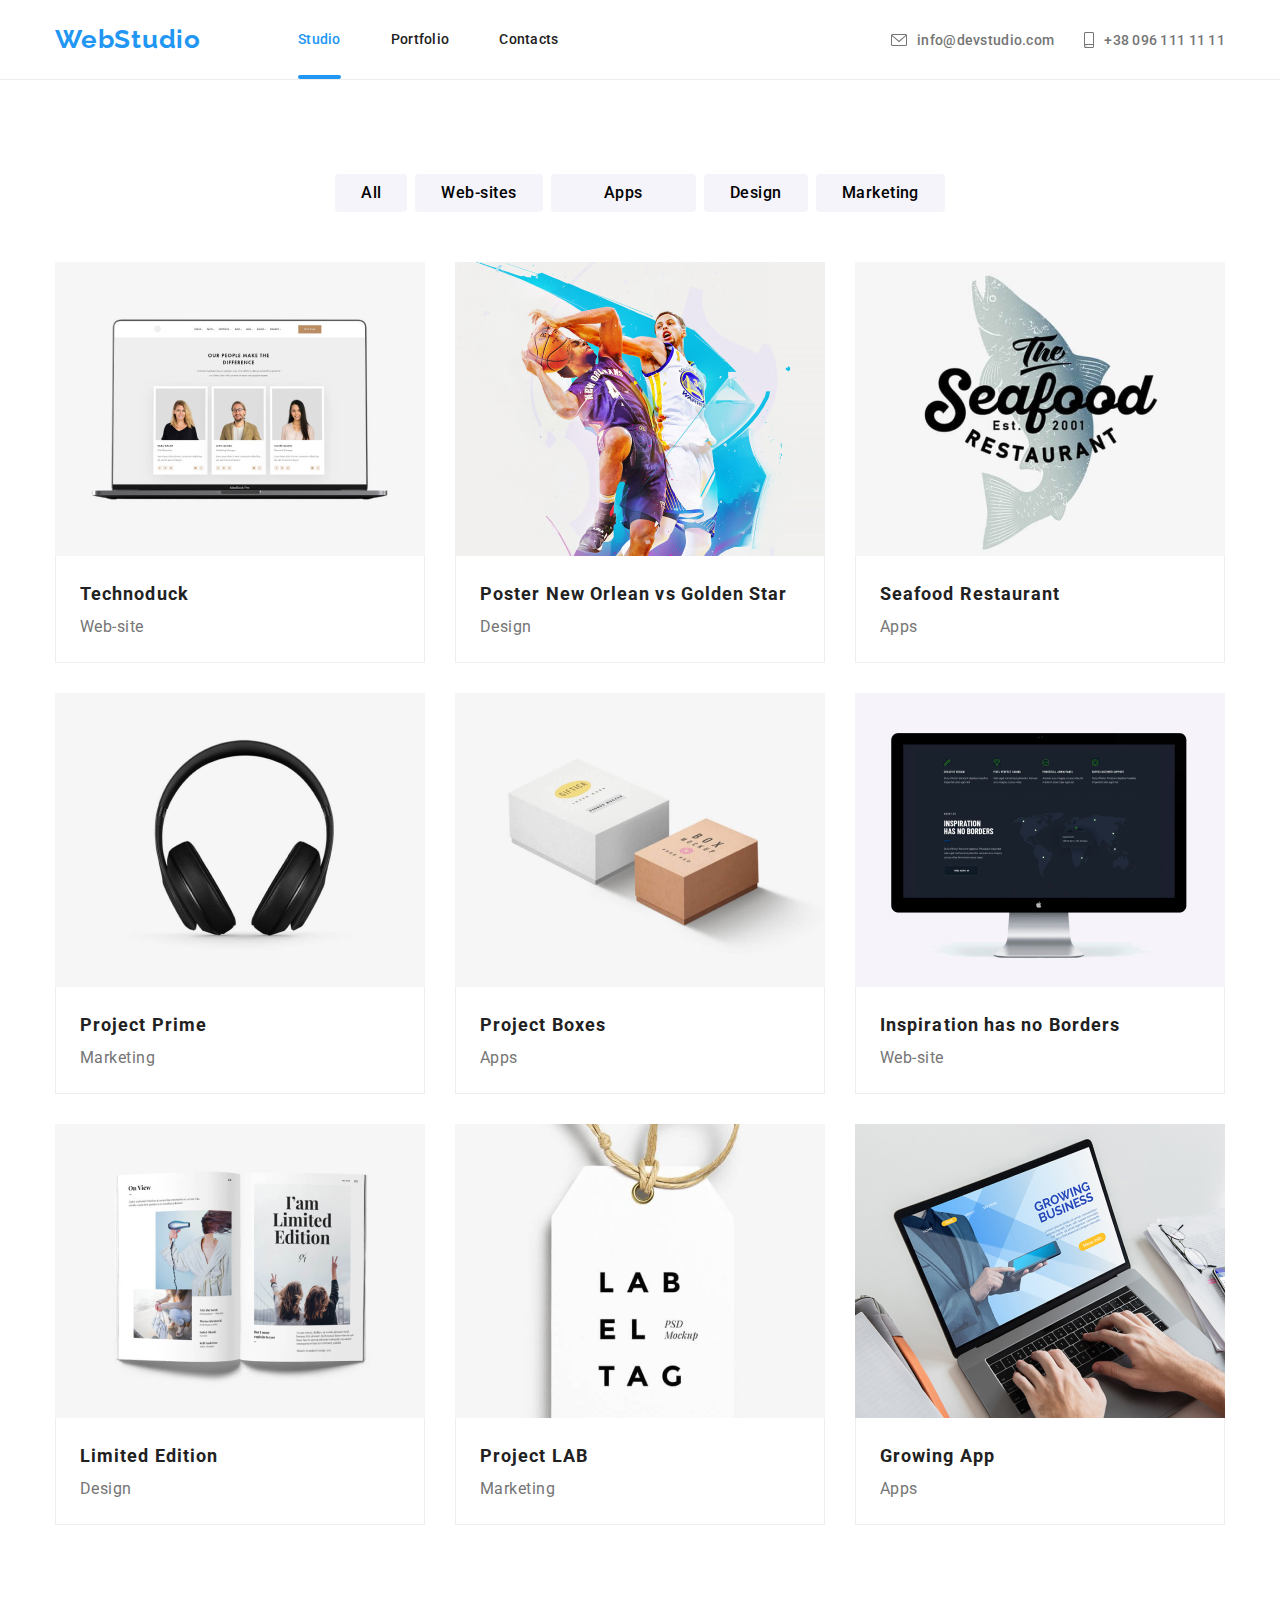
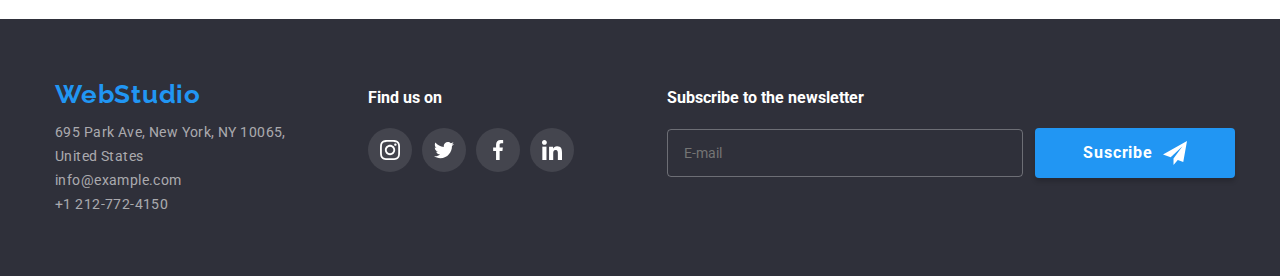
==== commit 8b727686: "Second Vesrion" ====
--- a/portfolio.html
+++ b/portfolio.html
@@ -21,15 +21,15 @@
     <header>
       <div class="container header">
         <nav class="header__nav">
-          <a href="index.html" class="header__logo font-large">WebStudio</a>
+          <a href="index.html" class="header__logo">WebStudio</a>
           <ul class="header__links">
             <li class="header__content">
-              <a href="index.html" class="header__link">Studio</a>
+              <a href="index.html" class="header__link header__current-link"
+                >Studio</a
+              >
             </li>
             <li class="header__content">
-              <a href="portfolio.html" class="header__link header__current-link"
-                >Portfolio</a
-              >
+              <a href="portfolio.html" class="header__link">Portfolio</a>
             </li>
             <li class="header__content">
               <a href="#" class="header__link">Contacts</a>
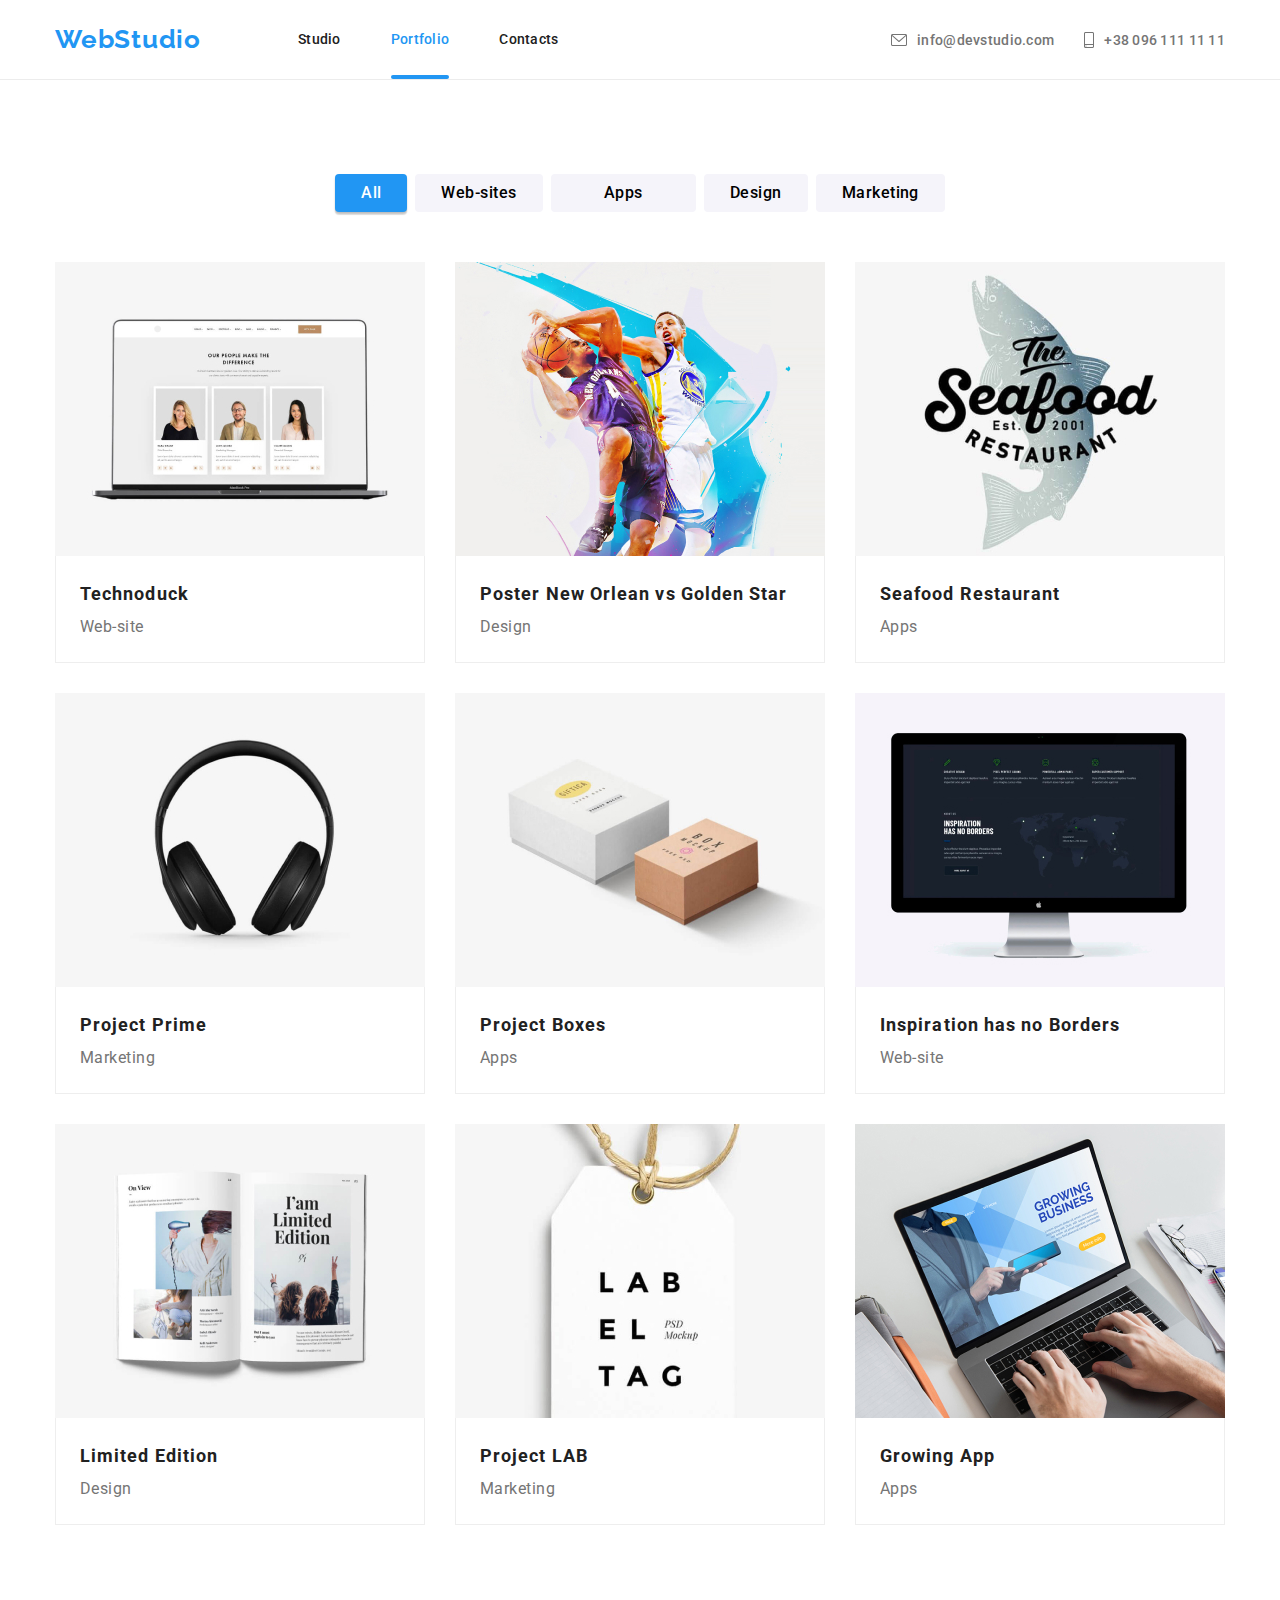
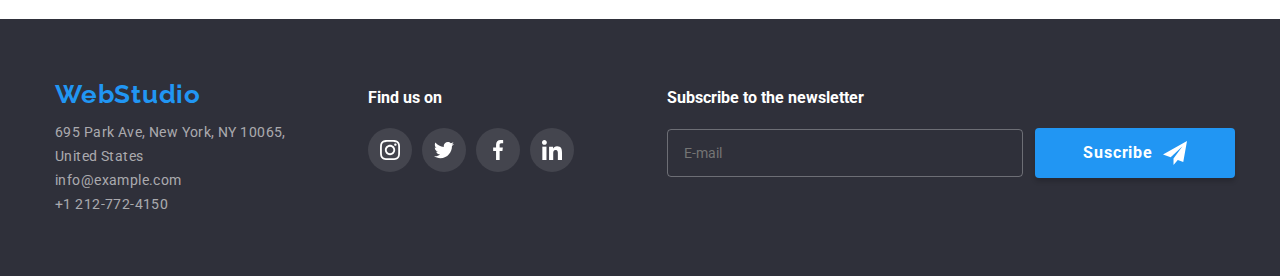
==== commit 85bcbeb5: "add 2 extra folders to scss" ====
--- a/portfolio.html
+++ b/portfolio.html
@@ -24,12 +24,14 @@
           <a href="index.html" class="header__logo">WebStudio</a>
           <ul class="header__links">
             <li class="header__content">
-              <a href="index.html" class="header__link header__current-link"
-                >Studio</a
+              <a href="index.html" class="header__link">Studio</a>
+            </li>
+            <li class="header__content">
+              <a
+                href="portfolio.html"
+                class="header__link header__link--current"
+                >Portfolio</a
               >
-            </li>
-            <li class="header__content">
-              <a href="portfolio.html" class="header__link">Portfolio</a>
             </li>
             <li class="header__content">
               <a href="#" class="header__link">Contacts</a>
@@ -69,7 +71,7 @@
             <li class="serach-buttons__item">
               <button
                 type="button"
-                class="serach-buttons__active search-buttons__content"
+                class="search-buttons__content serach-buttons__content--active"
               >
                 All
               </button>
--- a/css/main.min.css
+++ b/css/main.min.css
@@ -1 +1 @@
-html{box-sizing:border-box}*,*::after,*::before{box-sizing:inherit}h1,h2,h3,h4,h5,h6,p{margin:0}body{color:#212121;font-family:"Roboto",sans-serif;font-style:normal;font-size:0.875rem}img{display:block;max-width:100%;height:auto}address{font-style:normal}.link{text-decoration:none;color:inherit}li{list-style:none;margin:0;padding:0}a{text-decoration:none;color:inherit}ul{padding:0;margin:0}button{font-family:"Roboto",sans-serif;border:0}.container{width:75rem;padding:0 0.9375rem;margin:0 auto}.section{padding-top:5.875rem;padding-bottom:5.875rem}.header__logo{font-family:"Raleway",sans-serif;font-weight:700;font-size:1.625rem;line-height:1.9375rem;letter-spacing:0.03em;margin-right:6.0625rem;color:#2196f3}header{border-bottom:0.0625rem solid #ececec}.header{display:flex;align-items:center;justify-content:space-between}.header__nav{display:flex;align-items:center}.header__links{display:flex}.header__current-link{color:#2196f3;position:relative}.header__current-link::after{content:"";position:absolute;right:0;bottom:-0.0625rem;left:0;border-bottom:0.25rem solid #2196f3;border-radius:0.125rem}.header__link{font-weight:500;font-size:0.875rem;line-height:1rem;letter-spacing:0.02em;padding:2rem 0 1.9375rem 0;transition:color 250ms cubic-bezier(0.4, 0, 0.2, 1)}.header__link:hover,.header__link:focus{color:#2196f3}.header__our-contacts{display:flex}.header__content:not(:last-child){margin-right:3.125rem}.header__info-contacts:not(:last-child){margin-right:1.875rem}.header__info-link{color:#757575;display:flex;align-items:center;cursor:pointer;outline:none}.header__right-icon{margin-right:0.625rem;fill:currentColor}.hero_section{padding:12.5rem 0;background-color:rgba(47,48,58,.4);background:url("../images/title-background.jpg");background-repeat:no-repeat;background-position:50% 50%}.hero_section__container{display:flex;flex-direction:column;align-items:center}.hero_section__title{color:#fff;text-align:center;text-transform:uppercase;font-weight:900;font-size:2.75rem;line-height:3.75rem;letter-spacing:0.06em;margin-bottom:1.875rem}.hero_section__button{background:#2196f3;color:#fff;cursor:pointer;font-weight:700;font-size:1rem;line-height:1.875rem;letter-spacing:0.06em;border-radius:0.25rem;padding:0.625rem 1.1875rem;transition:background-color 250ms cubic-bezier(0.4, 0, 0.2, 1)}.hero_section__button:hover,.hero_section__button:focus{background-color:#188ce8}.modal{position:fixed;top:0;left:0;height:100%;width:100%;background:rgba(0,0,0,.2);display:flex;align-items:center;justify-content:center;opacity:0;pointer-events:none;visibility:hidden;z-index:1}.modal.is-hidden{opacity:1;visibility:visible;pointer-events:fill;transition:opacity 250ms cubic-bezier(0.4, 0, 0.2, 1)}.modal__content{background:#fff;box-shadow:0rem 0.0625rem 0.1875rem rgba(0,0,0,.12),0rem 0.0625rem 0.0625rem rgba(0,0,0,.14),0rem 0.125rem 0.0625rem rgba(0,0,0,.2);border-radius:0.25rem;margin:auto;position:relative;padding:2.5rem}.modal__close-icon{background:#fff;border:0.0625rem solid rgba(0,0,0,.1);border-radius:50%;position:absolute;top:0.5rem;right:0.5rem;padding:0;color:#000;display:flex;align-items:center;justify-content:center;height:1.875rem;width:1.875rem;transition:color 250ms cubic-bezier(0.4, 0, 0.2, 1)}.modal__close-icon:hover,.modal__close-icon:focus{color:#2196f3;cursor:pointer}.modal__icon-color{fill:currentColor}.modal__title{font-weight:700;font-size:1.25rem;line-height:1.4375rem;letter-spacing:0.03em;text-align:center;margin-bottom:1.875rem}.modal__label{font-weight:400;font-size:0.75rem;line-height:0.875rem;letter-spacing:0.01em;display:flex;flex-direction:column;margin-bottom:1.75rem;position:relative;transition:color 250ms cubic-bezier(0.4, 0, 0.2, 1)}.modal__label:hover,.modal__label:focus,.modal__label:focus-within{color:#2196f3;cursor:pointer}.modal__label-name{position:absolute;top:-1.125rem;color:#757575}.modal__input{border:0.0625rem solid rgba(33,33,33,.2);border-radius:0.25rem;height:2.5rem;width:100%;outline:none;transition:border 250ms cubic-bezier(0.4, 0, 0.2, 1)}.modal__input:hover,.modal__input:focus,.modal__input:focus-within{border:0.0625rem solid #2196f3;cursor:pointer;padding:0 0 0 2.5rem}.modal__textarea{border:0.0625rem solid rgba(33,33,33,.2);border-radius:0.25rem;padding:0.75rem 1rem;font-weight:400;font-size:0.875rem;line-height:0.875rem;letter-spacing:0.01em;color:rgba(117,117,117,.5);resize:none;outline:none;transition:border 250ms cubic-bezier(0.4, 0, 0.2, 1)}.modal__textarea:hover,.modal__textarea:focus,.modal__textarea:focus-within{border:0.0625rem solid #2196f3}.modal__textarea-label{margin-bottom:1.25rem}.modal__submit{padding:0.625rem 5rem;background-color:#2196f3;color:#fff;box-shadow:0rem 0.25rem 0.25rem rgba(0,0,0,.15);border-radius:0.25rem;font-weight:700;font-size:1rem;line-height:1.875rem;letter-spacing:0.06em;display:flex;align-items:center;justify-content:center;margin:0 auto;transition:background-color 250ms cubic-bezier(0.4, 0, 0.2, 1)}.modal__submit:hover,.modal__submit:focus{background-color:#188ce8;cursor:pointer}.modal__icon{position:absolute;top:50%;transform:translateY(-50%);left:0.9375rem;fill:currentColor;pointer-events:none}.modal__agree-check{display:flex;align-items:center;justify-content:center;margin-bottom:2.125rem}.modal__checkmark{-webkit-appearance:none;-moz-appearance:none;appearance:none}.modal__checkbox-icon{width:1rem;height:1rem;margin-right:0.4375rem;fill:none;border:0.125rem solid #212121;border-radius:0.125rem;transition:border-color 250ms cubic-bezier(0.4, 0, 0.2, 1),background-color 250ms cubic-bezier(0.4, 0, 0.2, 1),fill 250ms cubic-bezier(0.4, 0, 0.2, 1)}.modal__checkmark:focus+.modal__checkbox-icon,.modal__checkmark:checked:focus+.modal__checkbox-icon{outline:0.125rem solid #212121}.modal__checkmark:checked+.modal__checkbox-icon{background-color:#2196f3;border-color:#2196f3;fill:#fff;outline:none}.modal__checkbox-terms{text-decoration:underline;color:#2196f3}.features__list{display:flex}.features__content:not(:last-child){margin-right:1.875rem}.features__icons{margin-bottom:1.875rem;background-color:#f5f4fa;text-align:center;border-radius:0.25rem;padding:1.5625rem 6.25rem}.features__topic{width:16.875rem;font-weight:700;font-size:0.875rem;line-height:1rem;letter-spacing:0.03em;text-transform:uppercase;margin-bottom:0.625rem}.features__details{width:16.875rem;font-weight:400;font-size:0.875rem;line-height:1.5rem;letter-spacing:0.03em;color:#757575}.wwd_section{padding-top:0}.wwd_section__title{font-weight:700;font-size:2.25rem;line-height:2.625rem;letter-spacing:0.03em;text-align:center;margin-bottom:3.125rem}.wwd_section__list{display:flex}.wwd_section__content{position:relative}.wwd_section__content:not(:last-child){margin-right:1.875rem}.wwd_section__details{font-weight:700;font-size:0.875rem;line-height:1rem;letter-spacing:0.03em;text-align:center;text-transform:uppercase;color:#fff;margin:0;padding:1.6875rem;position:absolute;background:rgba(47,48,58,.8);width:100%;bottom:0}.our-team{background-color:#f5f4fa;width:100%;height:40.5rem}.our-team__title{font-weight:700;font-size:2.25rem;line-height:2.625rem;letter-spacing:0.03em;text-align:center;margin-bottom:3.125rem}.our-team__list{display:flex}.our-team__card{background:#fff;border-radius:0rem 0rem 0.25rem 0.25rem;width:16.875rem;box-shadow:0rem 0.0625rem 0.1875rem rgba(0,0,0,.12),0rem 0.0625rem 0.0625rem rgba(0,0,0,.14),0rem 0.125rem 0.0625rem rgba(0,0,0,.2);padding-bottom:1.875rem}.our-team__card:not(:last-child){margin-right:1.875rem}.our-team__card-img{margin-bottom:1.875rem}.our-team__member-name{font-weight:500;font-size:1rem;line-height:1.1875rem;letter-spacing:0.03em;text-align:center;margin-bottom:0.625rem}.our-team__member-job{font-weight:400;font-size:1rem;line-height:1.1875rem;letter-spacing:0.03em;text-align:center;margin-bottom:1rem;color:#757575}.social-icons{fill:currentColor}.our-team__icon{height:2.75rem;width:2.75rem;color:#afb1b8;display:flex;align-items:center;justify-content:center;outline:none;border-radius:50%;transition-property:background-color,color;transition-duration:250ms;transition-timing-function:cubic-bezier(0.4, 0, 0.2, 1)}.our-team__icon:focus,.our-team__icon:hover{background-color:#2196f3;cursor:pointer;color:#fff}.our-team__icons-list:not(:last-child){margin-right:0.625rem}.our-team__social-icons{padding:0 2rem;display:flex}.Customers__title{font-weight:700;font-size:2.25rem;line-height:2.625rem;letter-spacing:0.03em;text-align:center;margin-bottom:3.125rem}.Customers__client{display:flex}.Customers__icon{padding:1rem 2rem;fill:currentColor}.Customers__list{border:0.0625rem solid #afb1b8;border-radius:0.25rem;color:#afb1b8;width:10.625rem;height:5.75rem;background-color:#fff;outline:none;transition-property:border,color;transition-duration:250ms;transition-timing-function:cubic-bezier(0.4, 0, 0.2, 1)}.Customers__list:hover,.Customers__list:focus{border:0.0625rem solid #2196f3;cursor:pointer;color:#2196f3}.Customers__list:not(:last-child){margin-right:1.875rem}footer{background-color:#2f303a;color:#fff;padding:3.75rem 0}.footer{display:flex;align-items:baseline}.footer__box1{margin-right:4.375rem}footer address{font-weight:400;font-size:0.875rem;line-height:1.5rem;letter-spacing:0.03em;color:rgba(255,255,255,.6)}.footer__address-link{transition:color 250ms cubic-bezier(0.4, 0, 0.2, 1)}.footer__address-link:hover,.footer__address-link:focus{color:#fff}.footer__box2{margin-right:5.8125rem}.footer__box2-title{margin-bottom:1.25rem}.footer__social-icons{display:flex}.footer__icon{border-radius:50%;background-color:rgba(255,255,255,.1);height:2.75rem;width:2.75rem;display:flex;align-items:center;justify-content:center;outline:none;transition:background-color 250ms cubic-bezier(0.4, 0, 0.2, 1)}.footer__icon:hover,.footer__icon:focus{background-color:#2196f3}.footer__icons-list:not(:last-child){margin-right:0.625rem}.footer__icon-color{fill:currentColor}.footer__box3-form{display:flex;align-items:center;justify-content:center}.footer__email{border:0.0625rem solid rgba(255,255,255,.3);filter:drop-shadowrem(0 0.25rem 0.25rem rgba(0, 0, 0, 0.15));border-radius:0.25rem;background-color:inherit;padding:0.9375rem 10rem 0.9375rem 1rem;margin-right:0.75rem;color:inherit;transition:border 250ms cubic-bezier(0.4, 0, 0.2, 1)}.footer__email:hover,.footer__email:focus{border:0.0625rem solid #fff}.footer__email-button{background:#2196f3;box-shadow:0rem 0.25rem 0.25rem rgba(0,0,0,.15);border-radius:0.25rem;color:inherit;width:12.5rem;padding:0.625rem;display:flex;align-items:center;justify-content:center;text-align:center;font-weight:700;font-size:1rem;line-height:1.875rem;letter-spacing:0.06em;transition:background-color 250ms cubic-bezier(0.4, 0, 0.2, 1)}.footer__email-button:hover,.footer__email-button:focus{background-color:#188ce8;cursor:pointer}.footer__button-icon{margin-left:0.625rem;fill:currentColor}.search-buttons{display:flex;align-items:center;justify-content:center;margin-bottom:3.125rem}.serach-buttons__item:not(:last-child){margin-right:0.5rem}.search-buttons__content{background:#f5f4fa;border:none;text-align:center;font-weight:500;font-size:1rem;line-height:1.625rem;letter-spacing:0.03em;padding:0.375rem 1.625rem;border-radius:0.25rem;transition-property:background-color,color,box-shadow;transition-duration:250ms;transition-timing-function:cubic-bezier(0.4, 0, 0.2, 1)}.search-buttons__content:hover,.search-buttons__content:focus{background-color:#2196f3;color:#fff;box-shadow:0rem 0.1875rem 0.0625rem rgba(0,0,0,.1),0rem 0.0625rem 0.125rem rgba(0,0,0,.08),0rem 0.125rem 0.125rem rgba(0,0,0,.12);outline:none;cursor:pointer}.search-buttons__apps{padding:0.375rem 3.3125rem}.search-buttons__active{background-color:#2196f3;color:#fff;box-shadow:0rem 0.1875rem 0.0625rem rgba(0,0,0,.1),0rem 0.0625rem 0.125rem rgba(0,0,0,.08),0rem 0.125rem 0.125rem rgba(0,0,0,.12)}.content{display:flex;flex-wrap:wrap;margin-top:-1.875rem;margin-left:-1.875rem}.content__item{margin-top:1.875rem;margin-left:1.875rem}.content__link{display:block;transition:box-shadow 250ms cubic-bezier(0.4, 0, 0.2, 1)}.content__link:hover,.content__link:focus{box-shadow:0rem 0.0625rem 0.0625rem rgba(0,0,0,.12),0rem 0.25rem 0.25rem rgba(0,0,0,.06),0.0625rem 0.25rem 0.375rem rgba(0,0,0,.16);outline:none}.content__link:hover .content__hover,.content__link:focus .content__hover{transform:translateY(0)}.content__box{position:relative;overflow:hidden}.content__hover{position:absolute;width:100%;height:100%;background:rgba(33,150,243,.9);transform:translateY(100%);transition:transform 250ms cubic-bezier(0.4, 0, 0.2, 1)}.content__description{color:#fff;padding:3.75rem 1.5rem;height:8.75rem;font-weight:400;font-size:1.125rem;line-height:1.75rem;letter-spacing:0.03em}.content__details{padding:1.25rem 1.5rem;border:0.0625rem solid #eee;border-top:none}.content__topic{font-weight:700;font-size:1.125rem;line-height:2.25rem;letter-spacing:0.06em}.content__type{font-weight:400;font-size:1rem;line-height:1.875rem;letter-spacing:.03em;font-weight:400;font-size:1rem;line-height:1.875rem;letter-spacing:0.03em;color:#757575}/*# sourceMappingURL=main.min.css.map */+html{box-sizing:border-box}*,*::after,*::before{box-sizing:inherit}h1,h2,h3,h4,h5,h6,p{margin:0}body{color:#212121;font-family:"Roboto",sans-serif;font-style:normal;font-size:0.875rem}img{display:block;max-width:100%;height:auto}address{font-style:normal}.link{text-decoration:none;color:inherit}li{list-style:none;margin:0;padding:0}a{text-decoration:none;color:inherit}ul{padding:0;margin:0}button{font-family:"Roboto",sans-serif;border:0}.container{width:75rem;padding:0 0.9375rem;margin:0 auto}.section{padding-top:5.875rem;padding-bottom:5.875rem}.header__logo{font-family:"Raleway",sans-serif;font-weight:700;font-size:1.625rem;line-height:1.9375rem;letter-spacing:0.03em;margin-right:6.0625rem;color:#2196f3}header{border-bottom:0.0625rem solid #ececec}.header{display:flex;align-items:center;justify-content:space-between}.header__nav{display:flex;align-items:center}.header__links{display:flex}.header__link--current{color:#2196f3;position:relative}.header__link--current::after{content:"";position:absolute;right:0;bottom:-0.0625rem;left:0;border-bottom:0.25rem solid #2196f3;border-radius:0.125rem}.header__link{font-weight:500;font-size:0.875rem;line-height:1rem;letter-spacing:0.02em;padding:2rem 0 1.9375rem 0;transition:color 250ms cubic-bezier(0.4, 0, 0.2, 1)}.header__link:hover,.header__link:focus{color:#2196f3}.header__our-contacts{display:flex}.header__content:not(:last-child){margin-right:3.125rem}.header__info-contacts:not(:last-child){margin-right:1.875rem}.header__info-link{color:#757575;display:flex;align-items:center;cursor:pointer;outline:none}.header__right-icon{margin-right:0.625rem;fill:currentColor}.hero{padding:12.5rem 0;background-color:rgba(47,48,58,.4);background:url("../images/title-background.jpg");background-repeat:no-repeat;background-position:50% 50%}.hero__container{display:flex;flex-direction:column;align-items:center}.hero__title{color:#fff;text-align:center;text-transform:uppercase;font-weight:900;font-size:2.75rem;line-height:3.75rem;letter-spacing:0.06em;margin-bottom:1.875rem}.hero__button{background:#2196f3;color:#fff;cursor:pointer;font-weight:700;font-size:1rem;line-height:1.875rem;letter-spacing:0.06em;border-radius:0.25rem;padding:0.625rem 1.1875rem;transition:background-color 250ms cubic-bezier(0.4, 0, 0.2, 1)}.hero__button:hover,.hero__button:focus{background-color:#188ce8}.modal{position:fixed;top:0;left:0;height:100%;width:100%;background:rgba(0,0,0,.2);display:flex;align-items:center;justify-content:center;opacity:0;pointer-events:none;visibility:hidden;z-index:1}.modal.is-hidden{opacity:1;visibility:visible;pointer-events:fill;transition:opacity 250ms cubic-bezier(0.4, 0, 0.2, 1)}.modal__content{background:#fff;box-shadow:0rem 0.0625rem 0.1875rem rgba(0,0,0,.12),0rem 0.0625rem 0.0625rem rgba(0,0,0,.14),0rem 0.125rem 0.0625rem rgba(0,0,0,.2);border-radius:0.25rem;margin:auto;position:relative;padding:2.5rem}.modal__close-icon{background:#fff;border:0.0625rem solid rgba(0,0,0,.1);border-radius:50%;position:absolute;top:0.5rem;right:0.5rem;padding:0;color:#000;display:flex;align-items:center;justify-content:center;height:1.875rem;width:1.875rem;transition:color 250ms cubic-bezier(0.4, 0, 0.2, 1)}.modal__close-icon:hover,.modal__close-icon:focus{color:#2196f3;cursor:pointer}.modal__icon-color{fill:currentColor}.modal__title{font-weight:700;font-size:1.25rem;line-height:1.4375rem;letter-spacing:0.03em;text-align:center;margin-bottom:1.875rem}.modal__label{font-weight:400;font-size:0.75rem;line-height:0.875rem;letter-spacing:0.01em;display:flex;flex-direction:column;margin-bottom:1.75rem;position:relative;transition:color 250ms cubic-bezier(0.4, 0, 0.2, 1)}.modal__label:hover,.modal__label:focus,.modal__label:focus-within{color:#2196f3;cursor:pointer}.modal__label-name{position:absolute;top:-1.125rem;color:#757575}.modal__input{border:0.0625rem solid rgba(33,33,33,.2);border-radius:0.25rem;height:2.5rem;width:100%;outline:none;transition:border 250ms cubic-bezier(0.4, 0, 0.2, 1)}.modal__input:hover,.modal__input:focus,.modal__input:focus-within{border:0.0625rem solid #2196f3;cursor:pointer;padding:0 0 0 2.5rem}.modal__textarea{border:0.0625rem solid rgba(33,33,33,.2);border-radius:0.25rem;padding:0.75rem 1rem;font-weight:400;font-size:0.875rem;line-height:0.875rem;letter-spacing:0.01em;color:rgba(117,117,117,.5);resize:none;outline:none;transition:border 250ms cubic-bezier(0.4, 0, 0.2, 1)}.modal__textarea:hover,.modal__textarea:focus,.modal__textarea:focus-within{border:0.0625rem solid #2196f3}.modal__textarea-label{margin-bottom:1.25rem}.modal__submit{padding:0.625rem 5rem;background-color:#2196f3;color:#fff;box-shadow:0rem 0.25rem 0.25rem rgba(0,0,0,.15);border-radius:0.25rem;font-weight:700;font-size:1rem;line-height:1.875rem;letter-spacing:0.06em;display:flex;align-items:center;justify-content:center;margin:0 auto;transition:background-color 250ms cubic-bezier(0.4, 0, 0.2, 1)}.modal__submit:hover,.modal__submit:focus{background-color:#188ce8;cursor:pointer}.modal__icon{position:absolute;top:50%;transform:translateY(-50%);left:0.9375rem;fill:currentColor;pointer-events:none}.modal__agree-check{display:flex;align-items:center;justify-content:center;margin-bottom:2.125rem}.modal__checkmark{-webkit-appearance:none;-moz-appearance:none;appearance:none}.modal__checkbox-icon{width:1rem;height:1rem;margin-right:0.4375rem;fill:none;border:0.125rem solid #212121;border-radius:0.125rem;transition:border-color 250ms cubic-bezier(0.4, 0, 0.2, 1),background-color 250ms cubic-bezier(0.4, 0, 0.2, 1),fill 250ms cubic-bezier(0.4, 0, 0.2, 1)}.modal__checkmark:focus+.modal__checkbox-icon,.modal__checkmark:checked:focus+.modal__checkbox-icon{outline:0.125rem solid #212121}.modal__checkmark:checked+.modal__checkbox-icon{background-color:#2196f3;border-color:#2196f3;fill:#fff;outline:none}.modal__checkbox-terms{text-decoration:underline;color:#2196f3}.features__list{display:flex}.features__item:not(:last-child){margin-right:1.875rem}.features__icons{margin-bottom:1.875rem;background-color:#f5f4fa;text-align:center;border-radius:0.25rem;padding:1.5625rem 6.25rem}.features__topic{width:16.875rem;font-weight:700;font-size:0.875rem;line-height:1rem;letter-spacing:0.03em;text-transform:uppercase;margin-bottom:0.625rem}.features__details{width:16.875rem;font-weight:400;font-size:0.875rem;line-height:1.5rem;letter-spacing:0.03em;color:#757575}.wwd{padding-top:0}.wwd__title{font-weight:700;font-size:2.25rem;line-height:2.625rem;letter-spacing:0.03em;text-align:center;margin-bottom:3.125rem}.wwd__list{display:flex}.wwd__content{position:relative}.wwd__content:not(:last-child){margin-right:1.875rem}.wwd__details{font-weight:700;font-size:0.875rem;line-height:1rem;letter-spacing:0.03em;text-align:center;text-transform:uppercase;color:#fff;margin:0;padding:1.6875rem;position:absolute;background:rgba(47,48,58,.8);width:100%;bottom:0}.our-team{background-color:#f5f4fa;width:100%;height:40.5rem}.our-team__title{font-weight:700;font-size:2.25rem;line-height:2.625rem;letter-spacing:0.03em;text-align:center;margin-bottom:3.125rem}.our-team__list{display:flex}.our-team__card{background:#fff;border-radius:0rem 0rem 0.25rem 0.25rem;width:16.875rem;box-shadow:0rem 0.0625rem 0.1875rem rgba(0,0,0,.12),0rem 0.0625rem 0.0625rem rgba(0,0,0,.14),0rem 0.125rem 0.0625rem rgba(0,0,0,.2);padding-bottom:1.875rem}.our-team__card:not(:last-child){margin-right:1.875rem}.our-team__card-img{margin-bottom:1.875rem}.our-team__member-name{font-weight:500;font-size:1rem;line-height:1.1875rem;letter-spacing:0.03em;text-align:center;margin-bottom:0.625rem}.our-team__member-job{font-weight:400;font-size:1rem;line-height:1.1875rem;letter-spacing:0.03em;text-align:center;margin-bottom:1rem;color:#757575}.our-team__social-icons--gray{fill:currentColor}.our-team__icon{height:2.75rem;width:2.75rem;color:#afb1b8;display:flex;align-items:center;justify-content:center;outline:none;border-radius:50%;transition-property:background-color,color;transition-duration:250ms;transition-timing-function:cubic-bezier(0.4, 0, 0.2, 1)}.our-team__icon:focus,.our-team__icon:hover{background-color:#2196f3;cursor:pointer;color:#fff}.our-team__icons-list:not(:last-child){margin-right:0.625rem}.our-team__social-icons{padding:0 2rem;display:flex}.Customers__title{font-weight:700;font-size:2.25rem;line-height:2.625rem;letter-spacing:0.03em;text-align:center;margin-bottom:3.125rem}.Customers__client{display:flex}.Customers__icon{padding:1rem 2rem;fill:currentColor}.Customers__list{border:0.0625rem solid #afb1b8;border-radius:0.25rem;color:#afb1b8;width:10.625rem;height:5.75rem;background-color:#fff;outline:none;transition-property:border,color;transition-duration:250ms;transition-timing-function:cubic-bezier(0.4, 0, 0.2, 1)}.Customers__list:hover,.Customers__list:focus{border:0.0625rem solid #2196f3;cursor:pointer;color:#2196f3}.Customers__list:not(:last-child){margin-right:1.875rem}footer{background-color:#2f303a;color:#fff;padding:3.75rem 0}.footer{display:flex;align-items:baseline}.footer__box1{margin-right:4.375rem}footer address{font-weight:400;font-size:0.875rem;line-height:1.5rem;letter-spacing:0.03em;color:rgba(255,255,255,.6)}.footer__address-link{transition:color 250ms cubic-bezier(0.4, 0, 0.2, 1)}.footer__address-link:hover,.footer__address-link:focus{color:#fff}.footer__box2{margin-right:5.8125rem}.footer__box2-title{margin-bottom:1.25rem}.footer__social-icons{display:flex}.footer__icon{border-radius:50%;background-color:rgba(255,255,255,.1);height:2.75rem;width:2.75rem;display:flex;align-items:center;justify-content:center;outline:none;transition:background-color 250ms cubic-bezier(0.4, 0, 0.2, 1)}.footer__icon:hover,.footer__icon:focus{background-color:#2196f3}.footer__icons-list:not(:last-child){margin-right:0.625rem}.footer__icon-color{fill:currentColor}.footer__box3-form{display:flex;align-items:center;justify-content:center}.footer__email{border:0.0625rem solid rgba(255,255,255,.3);filter:drop-shadowrem(0 0.25rem 0.25rem rgba(0, 0, 0, 0.15));border-radius:0.25rem;background-color:inherit;padding:0.9375rem 10rem 0.9375rem 1rem;margin-right:0.75rem;color:inherit;transition:border 250ms cubic-bezier(0.4, 0, 0.2, 1)}.footer__email:hover,.footer__email:focus{border:0.0625rem solid #fff}.footer__email-button{background:#2196f3;box-shadow:0rem 0.25rem 0.25rem rgba(0,0,0,.15);border-radius:0.25rem;color:inherit;width:12.5rem;padding:0.625rem;display:flex;align-items:center;justify-content:center;text-align:center;font-weight:700;font-size:1rem;line-height:1.875rem;letter-spacing:0.06em;transition:background-color 250ms cubic-bezier(0.4, 0, 0.2, 1)}.footer__email-button:hover,.footer__email-button:focus{background-color:#188ce8;cursor:pointer}.footer__button-icon{margin-left:0.625rem;fill:currentColor}.search-buttons{display:flex;align-items:center;justify-content:center;margin-bottom:3.125rem}.serach-buttons__item:not(:last-child){margin-right:0.5rem}.search-buttons__content{background:#f5f4fa;border:none;text-align:center;font-weight:500;font-size:1rem;line-height:1.625rem;letter-spacing:0.03em;padding:0.375rem 1.625rem;border-radius:0.25rem;transition-property:background-color,color,box-shadow;transition-duration:250ms;transition-timing-function:cubic-bezier(0.4, 0, 0.2, 1)}.search-buttons__content:hover,.search-buttons__content:focus{background-color:#2196f3;color:#fff;box-shadow:0rem 0.1875rem 0.0625rem rgba(0,0,0,.1),0rem 0.0625rem 0.125rem rgba(0,0,0,.08),0rem 0.125rem 0.125rem rgba(0,0,0,.12);outline:none;cursor:pointer}.search-buttons__apps{padding:0.375rem 3.3125rem}.serach-buttons__content--active{background-color:#2196f3;color:#fff;box-shadow:0rem 0.1875rem 0.0625rem rgba(0,0,0,.1),0rem 0.0625rem 0.125rem rgba(0,0,0,.08),0rem 0.125rem 0.125rem rgba(0,0,0,.12)}.content{display:flex;flex-wrap:wrap;margin-top:-1.875rem;margin-left:-1.875rem}.content__item{margin-top:1.875rem;margin-left:1.875rem}.content__link{display:block;transition:box-shadow 250ms cubic-bezier(0.4, 0, 0.2, 1)}.content__link:hover,.content__link:focus{box-shadow:0rem 0.0625rem 0.0625rem rgba(0,0,0,.12),0rem 0.25rem 0.25rem rgba(0,0,0,.06),0.0625rem 0.25rem 0.375rem rgba(0,0,0,.16);outline:none}.content__link:hover .content__hover,.content__link:focus .content__hover{transform:translateY(0)}.content__box{position:relative;overflow:hidden}.content__hover{position:absolute;width:100%;height:100%;background:rgba(33,150,243,.9);transform:translateY(100%);transition:transform 250ms cubic-bezier(0.4, 0, 0.2, 1)}.content__description{color:#fff;padding:3.75rem 1.5rem;height:8.75rem;font-weight:400;font-size:1.125rem;line-height:1.75rem;letter-spacing:0.03em}.content__details{padding:1.25rem 1.5rem;border:0.0625rem solid #eee;border-top:none}.content__topic{font-weight:700;font-size:1.125rem;line-height:2.25rem;letter-spacing:0.06em}.content__type{font-weight:400;font-size:1rem;line-height:1.875rem;letter-spacing:.03em;font-weight:400;font-size:1rem;line-height:1.875rem;letter-spacing:0.03em;color:#757575}/*# sourceMappingURL=main.min.css.map */